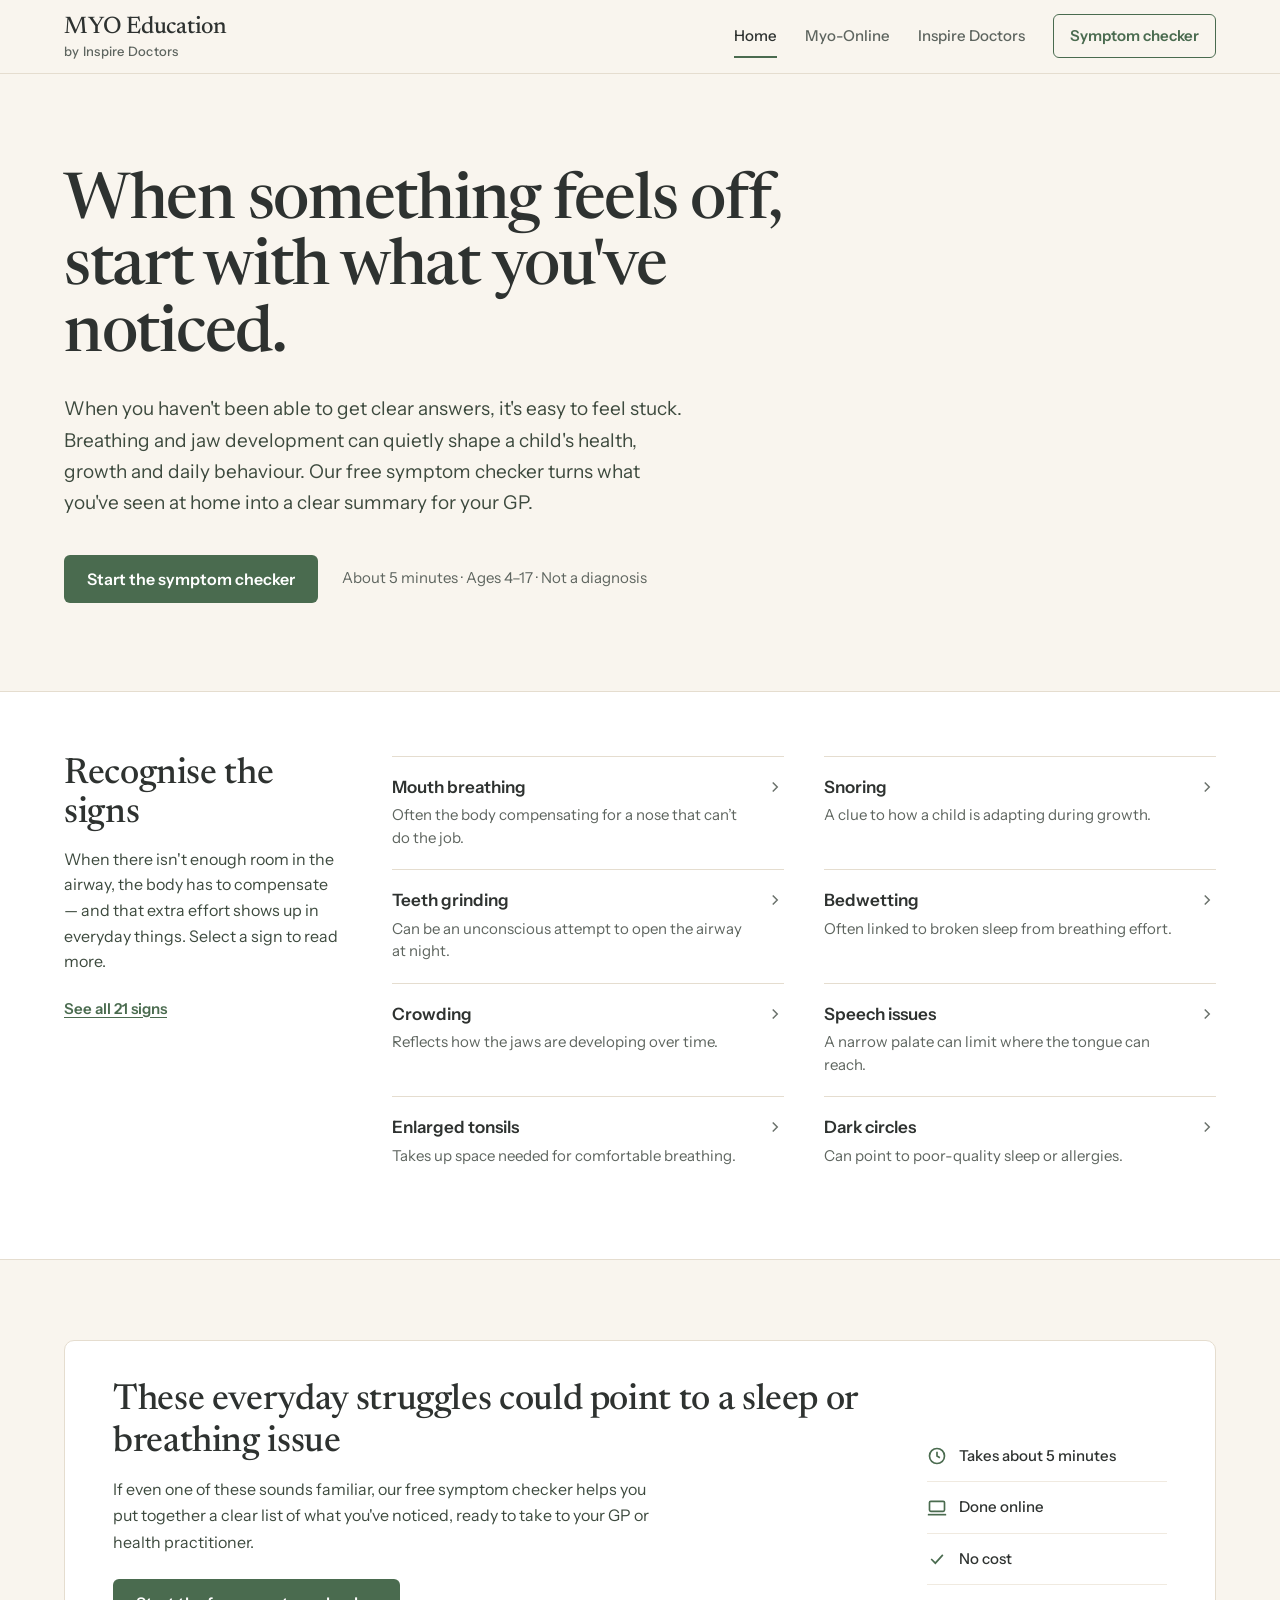
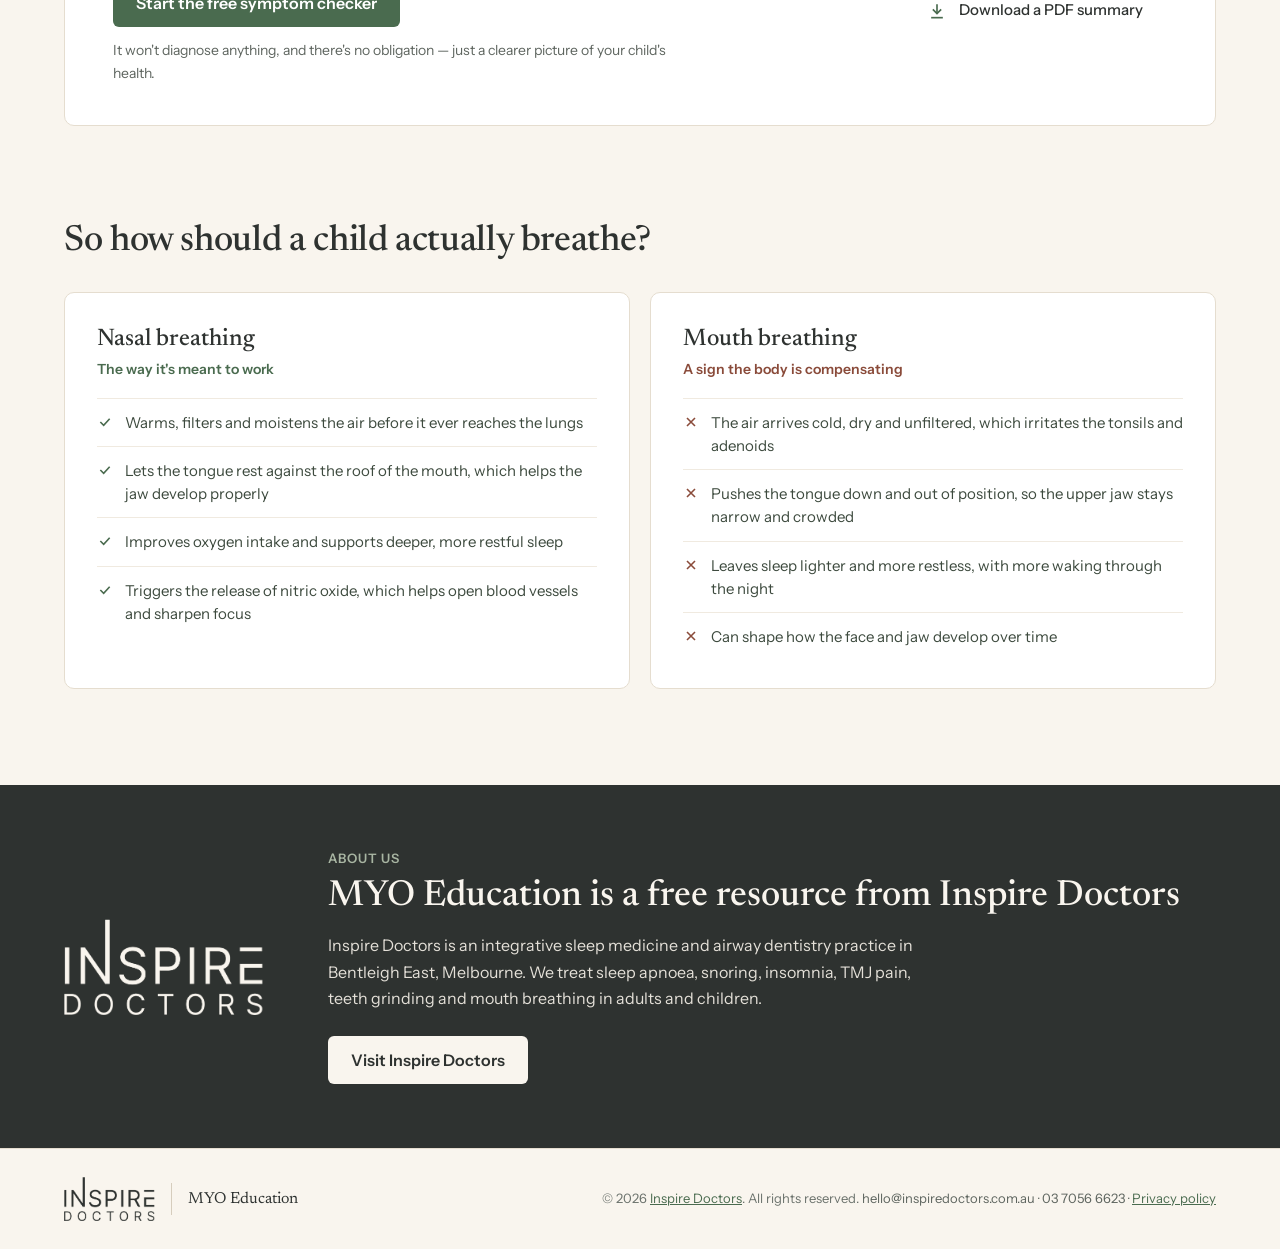
==== index.html @ 7f7a413a "Footer: vertically centre text with the logo Co-Authored-By: Claude Opus 5.5 <noreply@anthropic.com>" ====
<!doctype html>
<html lang="en">
<head>
<meta charset="UTF-8" />
<meta name="viewport" content="width=device-width, initial-scale=1.0" />
<title>MYO Education — Children's sleep and breathing signs</title>
<meta name="description" content="Learn the signs of sleep and breathing problems in children, and use our free symptom checker to put together a summary for your GP." />
<link rel="preconnect" href="https://fonts.googleapis.com">
<link rel="preconnect" href="https://fonts.gstatic.com" crossorigin>
<link href="https://fonts.googleapis.com/css2?family=Instrument+Sans:wght@400;500;600&family=Newsreader:opsz,wght@6..72,500&display=swap" rel="stylesheet">
<link rel="stylesheet" href="site.css?v=20261122c">
<style>
/* ---------- hero ---------- */
.hero .container{padding-top:96px;padding-bottom:88px}
.hero h1{margin:0 0 24px;font-family:var(--serif);font-weight:500;font-size:clamp(40px,6vw,64px);line-height:1.04;letter-spacing:-.02em;max-width:780px}
.hero p{margin:0 0 36px;font-size:19px;line-height:1.65;color:var(--body);max-width:620px}
.hero-actions{display:flex;flex-wrap:wrap;align-items:center;gap:12px 24px}
.hero-meta{font-size:15px;color:var(--muted)}
@media (max-width:640px){ .hero .container{padding-top:56px;padding-bottom:56px} .hero p{font-size:17px} }

/* ---------- recognise the signs ---------- */
.signs{background:var(--surface);border-top:1px solid var(--line);border-bottom:1px solid var(--line)}
.signs .container{padding-top:64px;padding-bottom:72px;display:flex;flex-wrap:wrap;gap:32px 48px}
.signs-intro{flex:1 1 280px;min-width:0}
.signs-intro h2{margin:0 0 12px;font-family:var(--serif);font-weight:500;font-size:36px;letter-spacing:-.01em;line-height:1.1}
.signs-intro p{margin:0 0 12px;font-size:16px;line-height:1.6;color:var(--body)}
.signs-list{flex:999 1 560px;min-width:0;list-style:none;margin:0;padding:0;display:grid;grid-template-columns:repeat(auto-fill,minmax(260px,1fr));column-gap:40px}
.signs-list li{border-top:1px solid var(--line)}
.sign-link{display:flex;width:100%;gap:16px;justify-content:space-between;align-items:flex-start;padding:18px 0 20px;background:none;border:0;text-align:left;cursor:pointer}
.sign-link .name{display:block;font-weight:600;font-size:17px;margin-bottom:4px;transition:color .15s ease}
.sign-link .line{display:block;font-size:15px;line-height:1.5;color:var(--muted)}
.sign-link svg{flex:none;margin-top:3px;color:var(--faint);transition:transform .15s ease,color .15s ease}
.sign-link:hover .name{color:var(--accent)}
.sign-link:hover svg{transform:translateX(2px);color:var(--accent)}

/* ---------- all signs window ---------- */
.chips{display:flex;flex-wrap:wrap;gap:8px}
.chip{display:inline-flex;align-items:center;min-height:36px;padding:0 14px;border-radius:999px;font-size:14px;font-weight:600;background:var(--surface);color:var(--body);border:1px solid var(--control);cursor:pointer;transition:background-color .15s ease,color .15s ease,border-color .15s ease}
.chip:hover{border-color:var(--ink)}
.chip[aria-pressed="true"]{background:var(--ink);color:#fff;border-color:var(--ink)}
.sign-grid{display:grid;grid-template-columns:repeat(auto-fill,minmax(180px,1fr));gap:16px}
.sign-card{display:flex;flex-direction:column;justify-content:flex-start;align-items:stretch;width:100%;padding:0;text-align:left;background:var(--surface);border:1px solid var(--line);border-radius:8px;overflow:hidden;cursor:pointer;transition:border-color .15s ease,box-shadow .15s ease,transform .15s ease}
.sign-card:hover{border-color:var(--accent-soft);box-shadow:0 8px 20px -12px rgba(46,50,48,.3);transform:translateY(-1px)}
.sign-card .illus{aspect-ratio:4/3}
.sign-card .meta{display:block;padding:12px 14px 14px}
.sign-card .cat{display:block;font-size:13px;color:var(--faint);margin-bottom:3px}
.sign-card .nm{display:block;font-size:16px;font-weight:600;line-height:1.3}
@media (max-width:640px){ .chips{flex-wrap:nowrap;overflow-x:auto;margin:0 -16px;padding:0 16px 2px;scrollbar-width:none} .chip{flex:none} .sign-grid{grid-template-columns:repeat(2,minmax(0,1fr));gap:12px} .sign-card .nm{font-size:15px} }

/* ---------- sign panel extras ---------- */
.panel-actions{display:flex;flex-wrap:wrap;gap:10px;margin:22px 0 10px}
.panel-actions .btn{flex:1 1 auto}
.research-link{display:inline-flex;align-items:center;gap:8px;min-height:44px;font-size:14px;font-weight:600;text-decoration:none}
.research-link:hover{text-decoration:underline}
.extra{margin-top:28px;padding-top:24px;border-top:1px solid var(--line)}
.extra h3{margin:0 0 4px;font-family:var(--serif);font-weight:500;font-size:24px;line-height:1.2}
.extra .extra-sub{margin:0 0 14px;font-size:15px;font-weight:600;color:var(--body)}
.extra .box{background:var(--bg);border:1px solid var(--line-soft);border-radius:8px;padding:14px 16px;font-size:15px;line-height:1.6;color:var(--body);margin-bottom:10px}
.extra .box b{color:var(--ink)}
.extra .illus{height:auto;aspect-ratio:1;margin:16px 0 0}

/* ---------- checker promo ---------- */
.promo .container{padding-top:80px;padding-bottom:16px}
.promo-card{display:flex;flex-wrap:wrap;gap:32px 56px;align-items:center;background:var(--surface);border:1px solid var(--line);border-radius:10px;padding:40px clamp(20px,4vw,48px)}
.promo-text{flex:999 1 420px;min-width:0}
.promo-text h2{margin:0 0 12px;font-family:var(--serif);font-weight:500;font-size:clamp(28px,3.5vw,36px);line-height:1.15;letter-spacing:-.01em}
.promo-text p{margin:0 0 24px;font-size:16px;line-height:1.65;color:var(--body);max-width:560px}
.promo-text .fine{margin:12px 0 0;font-size:14px;color:var(--muted)}
.facts{flex:1 1 240px;list-style:none;margin:0;padding:0}
.facts li{display:flex;align-items:center;gap:12px;padding:14px 0;border-top:1px solid var(--line-soft);font-size:15px;font-weight:500}
.facts li:first-child{border-top:0}
.facts svg{flex:none;color:var(--accent)}

/* ---------- breathing compare ---------- */
.compare .container{padding-top:80px;padding-bottom:16px}
.section-title{margin:0 0 28px;font-family:var(--serif);font-weight:500;font-size:clamp(28px,3.5vw,36px);line-height:1.15;letter-spacing:-.01em}
.compare-grid{display:grid;grid-template-columns:repeat(auto-fit,minmax(300px,1fr));gap:20px}
.compare-card{background:var(--surface);border:1px solid var(--line);border-radius:10px;padding:28px clamp(20px,3vw,32px)}
.compare-card h3{margin:0 0 2px;font-family:var(--serif);font-weight:500;font-size:24px}
.compare-card .sub{margin:0 0 18px;font-size:14px;font-weight:600}
.compare-card.good .sub{color:var(--accent)}
.compare-card.bad .sub{color:#8A4B3A}
.compare-list{list-style:none;margin:0;padding:0}
.compare-list li{display:flex;gap:12px;padding:12px 0;border-top:1px solid var(--line-soft);font-size:15px;line-height:1.55;color:var(--body)}
.compare-list svg{flex:none;margin-top:3px}
.compare-card.good svg{color:var(--accent)}
.compare-card.bad svg{color:#8A4B3A}

/* ---------- treatments dialog ---------- */
.treatment-list{list-style:none;margin:0;padding:0}
.treatment-list li{display:flex;align-items:center;gap:14px;padding:12px 0;border-top:1px solid var(--line-soft);font-weight:600;font-size:16px}
.treatment-list li:first-child{border-top:0}
.treatment-icon{width:40px;height:40px;border-radius:50%;background:var(--accent-tint);display:flex;align-items:center;justify-content:center;flex:none;color:var(--accent)}
.window-foot{padding:0 28px 24px}
</style>
</head>
<body>

<header class="site-header">
  <div class="container">
    <div class="brand"><a class="brand-home" href="/">MYO Education</a><span class="brand-sub">by <a href="https://inspiredoctors.com.au/" target="_blank" rel="noopener">Inspire Doctors</a></span></div>
    <nav class="site-nav" aria-label="Main">
      <a class="nav-link" href="/" aria-current="page">Home</a>
      <a class="nav-link" href="https://www.airwayfocuseddentist.com.au/" target="_blank" rel="noopener">Myo-Online</a>
      <a class="nav-link" href="https://inspiredoctors.com.au/" target="_blank" rel="noopener">Inspire Doctors</a>
      <a class="nav-cta" href="/screening">Symptom checker</a>
    </nav>
  </div>
</header>

<main>
  <section class="hero">
    <div class="container">
      <h1>When something feels off, start with what you've noticed.</h1>
      <p>When you haven't been able to get clear answers, it's easy to feel stuck. Breathing and jaw development can quietly shape a child's health, growth and daily behaviour. Our free symptom checker turns what you've seen at home into a clear summary for your GP.</p>
      <div class="hero-actions">
        <a class="btn btn-primary" href="/screening">Start the symptom checker</a>
        <span class="hero-meta">About 5 minutes · Ages 4–17 · Not a diagnosis</span>
      </div>
    </div>
  </section>

  <section class="signs" aria-labelledby="signs-title">
    <div class="container">
      <div class="signs-intro">
        <h2 id="signs-title">Recognise the signs</h2>
        <p>When there isn't enough room in the airway, the body has to compensate — and that extra effort shows up in everyday things. Select a sign to read more.</p>
        <button type="button" class="text-btn" id="openAllSigns">See all 21 signs</button>
      </div>
      <ul class="signs-list" id="homeSigns"></ul>
    </div>
  </section>

  <section class="promo">
    <div class="container">
      <div class="promo-card">
        <div class="promo-text">
          <h2>These everyday struggles could point to a sleep or breathing issue</h2>
          <p>If even one of these sounds familiar, our free symptom checker helps you put together a clear list of what you've noticed, ready to take to your GP or health practitioner.</p>
          <a class="btn btn-primary" href="/screening">Start the free symptom checker</a>
          <p class="fine">It won't diagnose anything, and there's no obligation — just a clearer picture of your child's health.</p>
        </div>
        <ul class="facts">
          <li><svg width="20" height="20" viewBox="0 0 24 24" fill="none" stroke="currentColor" stroke-width="2" aria-hidden="true"><circle cx="12" cy="12" r="9"/><path d="M12 7v5l3.5 2"/></svg>Takes about 5 minutes</li>
          <li><svg width="20" height="20" viewBox="0 0 24 24" fill="none" stroke="currentColor" stroke-width="2" aria-hidden="true"><rect x="3" y="4" width="18" height="12" rx="1.5"/><path d="M1 20h22"/></svg>Done online</li>
          <li><svg width="20" height="20" viewBox="0 0 24 24" fill="none" stroke="currentColor" stroke-width="2" aria-hidden="true"><path d="M5 12l5 5 9-10"/></svg>No cost</li>
          <li><svg width="20" height="20" viewBox="0 0 24 24" fill="none" stroke="currentColor" stroke-width="2" aria-hidden="true"><path d="M12 4v11"/><path d="M7 10l5 5 5-5"/><path d="M5 20h14"/></svg>Download a PDF summary</li>
        </ul>
      </div>
    </div>
  </section>

  <section class="compare" aria-labelledby="compare-title">
    <div class="container">
      <h2 class="section-title" id="compare-title">So how should a child actually breathe?</h2>
      <div class="compare-grid">
        <div class="compare-card good">
          <h3>Nasal breathing</h3>
          <p class="sub">The way it's meant to work</p>
          <ul class="compare-list">
            <li><svg width="16" height="16" viewBox="0 0 24 24" fill="none" stroke="currentColor" stroke-width="2.4" aria-hidden="true"><path d="M5 12l5 5 9-10"/></svg><span>Warms, filters and moistens the air before it ever reaches the lungs</span></li>
            <li><svg width="16" height="16" viewBox="0 0 24 24" fill="none" stroke="currentColor" stroke-width="2.4" aria-hidden="true"><path d="M5 12l5 5 9-10"/></svg><span>Lets the tongue rest against the roof of the mouth, which helps the jaw develop properly</span></li>
            <li><svg width="16" height="16" viewBox="0 0 24 24" fill="none" stroke="currentColor" stroke-width="2.4" aria-hidden="true"><path d="M5 12l5 5 9-10"/></svg><span>Improves oxygen intake and supports deeper, more restful sleep</span></li>
            <li><svg width="16" height="16" viewBox="0 0 24 24" fill="none" stroke="currentColor" stroke-width="2.4" aria-hidden="true"><path d="M5 12l5 5 9-10"/></svg><span>Triggers the release of nitric oxide, which helps open blood vessels and sharpen focus</span></li>
          </ul>
        </div>
        <div class="compare-card bad">
          <h3>Mouth breathing</h3>
          <p class="sub">A sign the body is compensating</p>
          <ul class="compare-list">
            <li><svg width="16" height="16" viewBox="0 0 24 24" fill="none" stroke="currentColor" stroke-width="2.4" aria-hidden="true"><path d="M6 6l12 12M18 6L6 18"/></svg><span>The air arrives cold, dry and unfiltered, which irritates the tonsils and adenoids</span></li>
            <li><svg width="16" height="16" viewBox="0 0 24 24" fill="none" stroke="currentColor" stroke-width="2.4" aria-hidden="true"><path d="M6 6l12 12M18 6L6 18"/></svg><span>Pushes the tongue down and out of position, so the upper jaw stays narrow and crowded</span></li>
            <li><svg width="16" height="16" viewBox="0 0 24 24" fill="none" stroke="currentColor" stroke-width="2.4" aria-hidden="true"><path d="M6 6l12 12M18 6L6 18"/></svg><span>Leaves sleep lighter and more restless, with more waking through the night</span></li>
            <li><svg width="16" height="16" viewBox="0 0 24 24" fill="none" stroke="currentColor" stroke-width="2.4" aria-hidden="true"><path d="M6 6l12 12M18 6L6 18"/></svg><span>Can shape how the face and jaw develop over time</span></li>
          </ul>
        </div>
      </div>
    </div>
  </section>

  <section class="inspire-about" aria-labelledby="about-title">
    <div class="container">
      <img class="about-logo" src="images/inspire-doctors-logo-light.png" alt="Inspire Doctors" width="200" height="96">
      <div class="about-text">
        <p class="kicker">About us</p>
        <h2 id="about-title">MYO Education is a free resource from Inspire Doctors</h2>
        <p class="about-desc">Inspire Doctors is an integrative sleep medicine and airway dentistry practice in Bentleigh East, Melbourne. We treat sleep apnoea, snoring, insomnia, TMJ pain, teeth grinding and mouth breathing in adults and children.</p>
        <a class="btn btn-light" href="https://inspiredoctors.com.au/" target="_blank" rel="noopener">Visit Inspire Doctors</a>
      </div>
    </div>
  </section>
</main>

<footer class="site-footer">
  <div class="container">
    <span class="footer-brand-row"><a class="footer-logo" href="https://inspiredoctors.com.au/" target="_blank" rel="noopener"><img src="images/inspire-doctors-logo.png" alt="Inspire Doctors" width="91" height="44"></a><span class="footer-divider" aria-hidden="true"></span><span class="footer-brand">MYO Education</span></span>
    <span>&copy; 2026 <a href="https://inspiredoctors.com.au/" target="_blank" rel="noopener">Inspire Doctors</a>. All rights reserved. <span class="footer-contact"><a href="mailto:hello@inspiredoctors.com.au">hello@inspiredoctors.com.au</a> · <a href="tel:+61370566623">03 7056 6623</a></span> · <a href="/privacy">Privacy policy</a></span>
  </div>
</footer>

<!-- all 21 signs -->
<div class="window" id="signsWindow" role="dialog" aria-modal="true" aria-labelledby="signsWindowTitle" aria-hidden="true">
  <div class="window-head">
    <div class="window-title-row">
      <div>
        <h2 id="signsWindowTitle">All 21 signs</h2>
        <p>Select a sign to see what it looks like and what it can mean.</p>
      </div>
      <button type="button" class="icon-btn outlined" data-close aria-label="Close" data-autofocus></button>
    </div>
    <div class="chips" id="chips" role="group" aria-label="Filter signs"></div>
  </div>
  <div class="window-body">
    <div class="sign-grid" id="signGrid"></div>
  </div>
</div>

<!-- one sign -->
<aside class="panel" id="signPanel" role="dialog" aria-modal="true" aria-labelledby="signPanelTitle" aria-hidden="true">
  <div class="panel-inner" id="signPanelInner"></div>
</aside>

<!-- treatments -->
<div class="window compact" id="treatmentsWindow" role="dialog" aria-modal="true" aria-labelledby="treatmentsTitle" aria-hidden="true">
  <div class="window-head">
    <div class="window-title-row" style="margin-bottom:0">
      <h2 id="treatmentsTitle" style="font-size:26px">Our treatment tools</h2>
      <button type="button" class="icon-btn" data-close aria-label="Close" data-autofocus></button>
    </div>
  </div>
  <div class="window-foot">
    <ul class="treatment-list" id="treatmentList"></ul>
  </div>
</div>

<script src="site.js"></script>
<script src="signs.js"></script>
<script>
(function(){
  const { overlay, esc, closeIcon } = window.MYO;
  const SIGNS = window.MYO_SIGNS;
  const chev = '<svg width="18" height="18" viewBox="0 0 24 24" fill="none" stroke="currentColor" stroke-width="2" aria-hidden="true"><path d="M9 6l6 6-6 6"/></svg>';

  document.querySelectorAll('[data-close]').forEach(b => {
    b.innerHTML = closeIcon;
    b.addEventListener('click', () => overlay.close(b.closest('.window, .panel')));
  });

  /* ---------- the 8 signs on the page ---------- */
  const HOME_IDS = ['mouth-breathing','snoring','teeth-grinding','bedwetting','crowding','speech-issues','enlarged-tonsils','dark-circles'];
  document.getElementById('homeSigns').innerHTML = HOME_IDS.map(id => {
    const s = window.MYO_SIGN_BY_ID[id];
    return `<li><button type="button" class="sign-link" data-sign="${id}">
      <span><span class="name">${esc(s.name)}</span><span class="line">${esc(s.line || s.subtitle)}</span></span>${chev}
    </button></li>`;
  }).join('');

  /* ---------- all-signs window ---------- */
  const signsWindow = document.getElementById('signsWindow');
  const CATS = ['All', ...new Set(SIGNS.map(s => s.category))];
  let filter = 'All';
  const chips = document.getElementById('chips');
  const grid = document.getElementById('signGrid');

  function renderChips(){
    chips.innerHTML = CATS.map(c => `<button type="button" class="chip" aria-pressed="${c === filter}" data-cat="${esc(c)}">${esc(c)}</button>`).join('');
  }
  function renderGrid(){
    grid.innerHTML = SIGNS.filter(s => filter === 'All' || s.category === filter).map(s => `
      <button type="button" class="sign-card" data-sign="${s.id}">
        <span class="illus" style="aspect-ratio:4/3"><img src="${s.img}" alt="" loading="lazy"></span>
        <span class="meta"><span class="cat">${esc(s.category)}</span><span class="nm">${esc(s.name)}</span></span>
      </button>`).join('');
  }
  chips.addEventListener('click', e => {
    const b = e.target.closest('.chip'); if (!b) return;
    filter = b.dataset.cat; renderChips(); renderGrid();
  });
  renderChips(); renderGrid();
  document.getElementById('openAllSigns').addEventListener('click', e => overlay.open(signsWindow, e.currentTarget));

  /* ---------- one sign: slide-in panel ---------- */
  const panel = document.getElementById('signPanel');
  const panelInner = document.getElementById('signPanelInner');
  const researchIcon = '<svg width="16" height="16" viewBox="0 0 24 24" fill="none" stroke="currentColor" stroke-width="2" aria-hidden="true"><path d="M14 3h7v7"/><path d="M10 14L21 3"/><path d="M21 14v5a2 2 0 0 1-2 2H5a2 2 0 0 1-2-2V5a2 2 0 0 1 2-2h5"/></svg>';

  function extraHtml(x){
    if (!x) return '';
    const research = x.researchLabel
      ? `<a class="research-link" href="https://pubmed.ncbi.nlm.nih.gov/?term=${encodeURIComponent(x.researchLabel.replace('Research: ', '').replace(' &amp; ', ' '))}" target="_blank" rel="noopener">${researchIcon}${x.researchLabel}</a>` : '';
    return `<div class="extra">
      <p class="kicker">${x.badge}</p>
      <h3>${x.title}</h3>
      <p class="extra-sub">${x.subtitle}</p>
      ${x.paras.map(p => `<p>${p}</p>`).join('')}
      ${(x.boxes || []).map(b => `<div class="box">${b}</div>`).join('')}
      ${x.closingPara ? `<p>${x.closingPara}</p>` : ''}
      ${research}
      <span class="illus"><img src="${x.img}" alt="${esc(x.title)}" loading="lazy"></span>
    </div>`;
  }

  function openSign(id, opener){
    const s = window.MYO_SIGN_BY_ID[id];
    if (!s) return;
    panel.setAttribute('aria-labelledby', 'signPanelTitle');
    panelInner.innerHTML = `
      <span class="handle" aria-hidden="true"></span>
      <div class="panel-top">
        <p class="kicker">${esc(s.category)}</p>
        <button type="button" class="icon-btn" aria-label="Close" data-autofocus id="signPanelClose">${closeIcon}</button>
      </div>
      <h2 id="signPanelTitle">${esc(s.name)}</h2>
      <p class="panel-sub">${esc(s.subtitle)}</p>
      <span class="illus"><img src="${s.img}" alt="Illustration: ${esc(s.name)}"></span>
      ${s.paras.map(p => `<p>${p}</p>`).join('')}
      <div class="panel-actions">
        <a class="btn btn-primary" href="/screening">Start the symptom checker</a>
        <a class="btn btn-secondary" href="mailto:hello@inspiredoctors.com.au">Contact us</a>
      </div>
      <button type="button" class="text-btn" id="openTreatments">See how we can help</button><br>
      <a class="research-link" href="https://pubmed.ncbi.nlm.nih.gov/?term=${encodeURIComponent(s.title + ' facial growth')}" target="_blank" rel="noopener">${researchIcon}Research: ${esc(s.title)} &amp; facial growth</a>
      ${extraHtml(s.extra)}
    `;
    document.getElementById('signPanelClose').addEventListener('click', () => overlay.close(panel));
    document.getElementById('openTreatments').addEventListener('click', e => overlay.open(document.getElementById('treatmentsWindow'), e.currentTarget));
    overlay.open(panel, opener);
    if (overlay.isOpen(panel)) document.getElementById('signPanelClose').focus({ preventScroll:true });
  }

  document.addEventListener('click', e => {
    const b = e.target.closest('[data-sign]');
    if (b) openSign(b.dataset.sign, b);
  });

  /* ---------- treatments ---------- */
  const T = [
    { name:"Clear aligners", icon:'<path d="M4 10c0-3 3.5-5 8-5s8 2 8 5-3.5 5-8 5-8-2-8-5z"/><path d="M4 10v3c0 3 3.5 5 8 5s8-2 8-5v-3"/>' },
    { name:"Fixed braces", icon:'<path d="M4 9h16M4 15h16"/><path d="M7 7.8v2.4M12 7.8v2.4M17 7.8v2.4M7 13.8v2.4M12 13.8v2.4M17 13.8v2.4"/>' },
    { name:"Lingual braces", icon:'<path d="M4 8h16M4 16h16"/><path d="M6 8V6M10 8V6M14 8V6M18 8V6M6 16v2M10 16v2M14 16v2M18 16v2"/>' },
    { name:"Expanders", icon:'<path d="M12 5v14M5 8l-2 4 2 4M19 8l2 4-2 4"/>' },
    { name:"Oral appliances", icon:'<path d="M4 12c0-4 3.5-7 8-7s8 3 8 7-3.5 7-8 7-8-3-8-7z"/><path d="M8 12h8"/>' },
  ];
  document.getElementById('treatmentList').innerHTML = T.map(t =>
    `<li><span class="treatment-icon"><svg width="20" height="20" viewBox="0 0 24 24" fill="none" stroke="currentColor" stroke-width="2" aria-hidden="true">${t.icon}</svg></span>${t.name}</li>`).join('');

})();
</script>
<script src="copy-email.js?v=1" defer></script>
</body>
</html>
---- site.css ----
/* =========================================================
   MYO Education — shared styles (sage design)
   Used by index.html, screening.html and screener.html
   ========================================================= */
:root{
  --bg:#F9F5EE;
  --surface:#FFFFFF;
  --ink:#2E3230;
  --body:#3D4A3E;
  --muted:#5E655F;
  --faint:#6B726C;
  --line:#E5DDCF;
  --line-soft:#F0EAE0;
  --control:#D6CDBD;
  --accent:#4A6B4F;
  --accent-dark:#2E4A33;
  --accent-tint:#E4EBE2;
  --accent-soft:#A8B5A2;
  --hover:#F0EAE0;
  --error:#B42318;
  --serif:'Newsreader', Georgia, 'Times New Roman', serif;
  --sans:'Instrument Sans', system-ui, -apple-system, 'Segoe UI', sans-serif;
  --ease:cubic-bezier(0.22, 0.8, 0.3, 1);
}
*{box-sizing:border-box}
html{-webkit-text-size-adjust:100%}
body{margin:0;font-family:var(--sans);background:var(--bg);color:var(--ink);font-size:16px;line-height:1.5}
body.no-scroll{overflow:hidden}
img{max-width:100%}
a{color:var(--accent)}
a:hover{color:var(--accent-dark)}
button{font:inherit;color:inherit}
:focus-visible{outline:2px solid var(--accent);outline-offset:2px}
.container{max-width:1200px;margin:0 auto;padding:0 24px}
.serif{font-family:var(--serif);font-weight:500}
.kicker{margin:0 0 8px;font-size:13px;font-weight:600;letter-spacing:.06em;text-transform:uppercase;color:var(--accent)}
.visually-hidden{position:absolute;width:1px;height:1px;overflow:hidden;clip:rect(0 0 0 0);white-space:nowrap}

/* ---------- header ---------- */
.site-header{position:sticky;top:0;z-index:100;background:rgba(249,245,238,.94);backdrop-filter:saturate(1.2) blur(8px);-webkit-backdrop-filter:saturate(1.2) blur(8px);border-bottom:1px solid var(--line)}
.site-header .container{display:flex;flex-wrap:wrap;align-items:center;justify-content:space-between;gap:8px 28px;padding-top:14px;padding-bottom:14px}
.brand{font-family:var(--serif);font-weight:500;font-size:24px;letter-spacing:-.01em;color:var(--ink);text-decoration:none}
.brand:hover{color:var(--ink)}
.site-nav{display:flex;flex-wrap:wrap;align-items:center;gap:4px 28px;font-size:15px;font-weight:500}
.nav-link{color:var(--muted);text-decoration:none;min-height:44px;display:inline-flex;align-items:center;transition:color .15s ease}
.nav-link:hover{color:var(--accent)}
.nav-link[aria-current="page"]{color:var(--ink);box-shadow:inset 0 -2px 0 var(--accent)}
.nav-cta{color:var(--accent);font-weight:600;text-decoration:none;border:1px solid var(--accent);padding:0 16px;border-radius:6px;min-height:44px;display:inline-flex;align-items:center;transition:background-color .15s ease,color .15s ease}
.nav-cta:hover,.nav-cta[aria-current="page"]{background:var(--accent);color:#fff}
@media (max-width:560px){
  .site-header{position:static}
  .site-header .container{padding-top:8px;padding-bottom:8px}
  .brand{font-size:21px}
  .site-nav{gap:2px 18px;font-size:14px}
  .nav-cta{padding:0 12px}
}

/* ---------- buttons ---------- */
.btn{display:inline-flex;align-items:center;justify-content:center;gap:8px;min-height:48px;padding:0 22px;border-radius:6px;font-weight:600;font-size:16px;text-decoration:none;border:1px solid transparent;cursor:pointer;transition:background-color .15s ease,border-color .15s ease,color .15s ease;font-family:inherit}
.btn-primary{background:var(--accent);color:#fff}
.btn-primary:hover{background:var(--accent-dark);color:#fff}
.btn-primary:disabled{background:#A8B5A2;cursor:not-allowed}
.btn-secondary{background:var(--surface);color:var(--ink);border-color:var(--control)}
.btn-secondary:hover{border-color:var(--ink);color:var(--ink)}
.btn-block{display:flex;width:100%}
.text-btn{background:none;border:0;padding:0;min-height:44px;font-weight:600;color:var(--accent);text-decoration:underline;text-underline-offset:3px;cursor:pointer;font-size:15px}
.text-btn:hover{color:var(--accent-dark)}
.icon-btn{flex:none;width:44px;height:44px;border-radius:50%;border:0;background:transparent;display:inline-flex;align-items:center;justify-content:center;cursor:pointer;color:var(--ink);transition:background-color .15s ease}
.icon-btn:hover{background:var(--hover)}
.icon-btn.outlined{border:1px solid var(--control);background:var(--surface)}

/* ---------- illustrations (tinted to the sage palette) ---------- */
.illus{background:var(--accent-tint);overflow:hidden;display:block}
.illus img{display:block;width:100%;height:100%;object-fit:cover;filter:grayscale(1) contrast(1.08);mix-blend-mode:multiply}

/* ---------- info "i" button ---------- */
.info-btn{position:relative;display:inline-flex;vertical-align:-2px;margin-left:5px;padding:0;border:0;background:none;color:var(--ink);cursor:pointer;transition:color .15s ease}
.info-btn::after{content:"";position:absolute;inset:-14px}
.info-btn:hover{color:#8C958F}
.info-btn svg{display:block;width:15px;height:15px}

/* ---------- overlays: backdrop, centred window, side panel ---------- */
.backdrop,.scrim{position:fixed;inset:0;opacity:0;visibility:hidden;transition:opacity .2s ease,visibility 0s linear .2s}
.backdrop{z-index:200;background:rgba(46,50,48,.32);backdrop-filter:blur(18px);-webkit-backdrop-filter:blur(18px)}
.scrim{z-index:220;background:rgba(46,50,48,.14);backdrop-filter:blur(2.5px);-webkit-backdrop-filter:blur(2.5px)}
.backdrop.is-open,.scrim.is-open{opacity:1;visibility:visible;transition:opacity .2s ease}

.window{position:fixed;z-index:210;top:40px;bottom:40px;left:24px;right:24px;max-width:1080px;margin:0 auto;background:var(--bg);border-radius:10px;box-shadow:0 24px 64px rgba(46,50,48,.28);display:flex;flex-direction:column;overflow:hidden;opacity:0;visibility:hidden;transform:translateY(8px) scale(.985);transition:opacity .2s ease,transform .22s var(--ease),visibility 0s linear .22s}
.window.is-open{opacity:1;visibility:visible;transform:none;transition:opacity .2s ease,transform .22s var(--ease)}
.window-head{padding:24px 28px 18px;border-bottom:1px solid var(--line)}
.window-title-row{display:flex;justify-content:space-between;align-items:flex-start;gap:16px;margin-bottom:16px}
.window-title-row h2{margin:0 0 6px;font-family:var(--serif);font-weight:500;font-size:32px;letter-spacing:-.01em;line-height:1.15}
.window-title-row p{margin:0;font-size:15px;color:var(--muted)}
.window-body{flex:1;overflow:auto;padding:24px 28px 32px;overscroll-behavior:contain}
@media (max-width:640px){
  .window{top:12px;bottom:0;left:0;right:0;border-radius:12px 12px 0 0}
  .window-head{padding:18px 16px 14px}
  .window-title-row h2{font-size:26px}
  .window-body{padding:16px 16px 28px}
}

.window.compact{top:0;bottom:0;height:fit-content;max-height:calc(100% - 48px);max-width:460px;margin:auto}
.window.compact .window-head{border-bottom:0;padding-bottom:4px}
@media (max-width:640px){ .window.compact{left:16px;right:16px;border-radius:12px} }

.panel{position:fixed;z-index:230;top:0;right:0;bottom:0;width:480px;max-width:100%;background:var(--surface);box-shadow:-12px 0 40px rgba(46,50,48,.16);overflow:auto;overscroll-behavior:contain;visibility:hidden;transform:translateX(105%);transition:transform .26s var(--ease),visibility 0s linear .26s}
.panel.is-open{visibility:visible;transform:none;transition:transform .26s var(--ease)}
.panel-inner{padding:16px 32px 36px}
.panel-top{display:flex;justify-content:space-between;align-items:center;margin:0 -12px 8px 0}
.panel-top .kicker{margin:0}
.panel h2{margin:0 0 6px;font-family:var(--serif);font-weight:500;font-size:32px;line-height:1.15;letter-spacing:-.01em}
.panel .panel-sub{margin:0 0 18px;font-size:15px;color:var(--faint)}
.panel .illus{height:260px;border-radius:8px;margin-bottom:20px}
.panel p{font-size:16px;line-height:1.7;color:var(--body);margin:0 0 14px}
.panel p b{color:var(--ink)}
.panel ul.tips{margin:0 0 20px;padding-left:20px;font-size:16px;line-height:1.6;color:var(--body)}
.panel ul.tips li{margin-bottom:8px}
.panel .handle{display:none}
/* phones: the side panel becomes a bottom sheet */
@media (max-width:640px){
  .panel{top:auto;left:0;width:auto;max-height:90vh;max-height:90dvh;border-radius:14px 14px 0 0;box-shadow:0 -8px 32px rgba(46,50,48,.16);transform:translateY(105%)}
  .panel-inner{padding:8px 20px 28px}
  .panel .handle{display:block;width:40px;height:4px;border-radius:2px;background:var(--control);margin:2px auto 6px}
  .panel h2{font-size:26px}
  .panel .illus{height:180px}
  .panel p,.panel ul.tips{font-size:15px}
}

@media (prefers-reduced-motion:reduce){
  *,*::before,*::after{transition-duration:.01ms !important;animation-duration:.01ms !important}
}

/* ---------- footer ---------- */
.site-footer{border-top:1px solid var(--line)}
.site-footer .container{padding-top:28px;padding-bottom:28px;display:flex;flex-wrap:wrap;justify-content:space-between;align-items:center;gap:12px 32px;font-size:13px;color:var(--faint)}
.site-footer .footer-brand{font-family:var(--serif);font-size:16px;color:var(--ink)}

/* ---------- Inspire Doctors branding ---------- */
.brand{display:flex;flex-direction:column;line-height:1.1}
.site-header .brand a,.site-header .brand a:visited{color:inherit;text-decoration:none}
.site-header .brand-home{color:var(--ink)}
.site-header .brand a:hover{color:var(--accent);text-decoration:none}
.brand-sub{font-family:var(--sans);font-size:13px;font-weight:500;letter-spacing:.02em;color:var(--muted);margin-top:4px}
.footer-brand-row{display:flex;align-items:center;gap:16px}
.footer-logo{display:inline-flex}
.footer-logo img{display:block;height:44px;width:auto}
.footer-divider{width:1px;height:32px;background:var(--control)}
.inspire-about{background:var(--ink);color:var(--bg);margin-top:80px}
.inspire-about .container{padding-top:64px;padding-bottom:64px;display:flex;flex-wrap:wrap;align-items:center;gap:32px 64px}
.inspire-about .about-logo{display:block;height:96px;width:auto;flex:none}
.inspire-about .about-text{flex:999 1 420px;min-width:0}
.inspire-about .kicker{color:var(--accent-soft)}
.inspire-about h2{margin:0 0 14px;font-family:var(--serif);font-weight:500;font-size:clamp(28px,3.5vw,36px);line-height:1.15;color:var(--bg)}
.inspire-about p.about-desc{margin:0 0 24px;font-size:16px;line-height:1.65;color:#E4E0D8;max-width:620px}
.inspire-about .btn-light{background:var(--bg);color:var(--ink)}
.inspire-about .btn-light:hover{background:#FFFFFF;color:var(--ink)}
@media (max-width:640px){ .inspire-about .about-logo{height:72px} .inspire-about .container{padding-top:48px;padding-bottom:48px} }
.footer-contact a{color:var(--muted);text-decoration:none}
.footer-contact a:hover{color:var(--accent);text-decoration:underline}
.copy-toast{position:fixed;left:50%;bottom:24px;transform:translate(-50%,12px);z-index:1000;max-width:calc(100% - 32px);padding:12px 18px;border-radius:8px;background:var(--ink);color:var(--bg);font-size:15px;font-weight:500;box-shadow:0 8px 24px rgba(46,50,48,.2);opacity:0;pointer-events:none;transition:opacity .2s var(--ease),transform .2s var(--ease)}
.copy-toast.show{opacity:1;transform:translate(-50%,0)}
@media (prefers-reduced-motion:reduce){ .copy-toast{transition:none} }
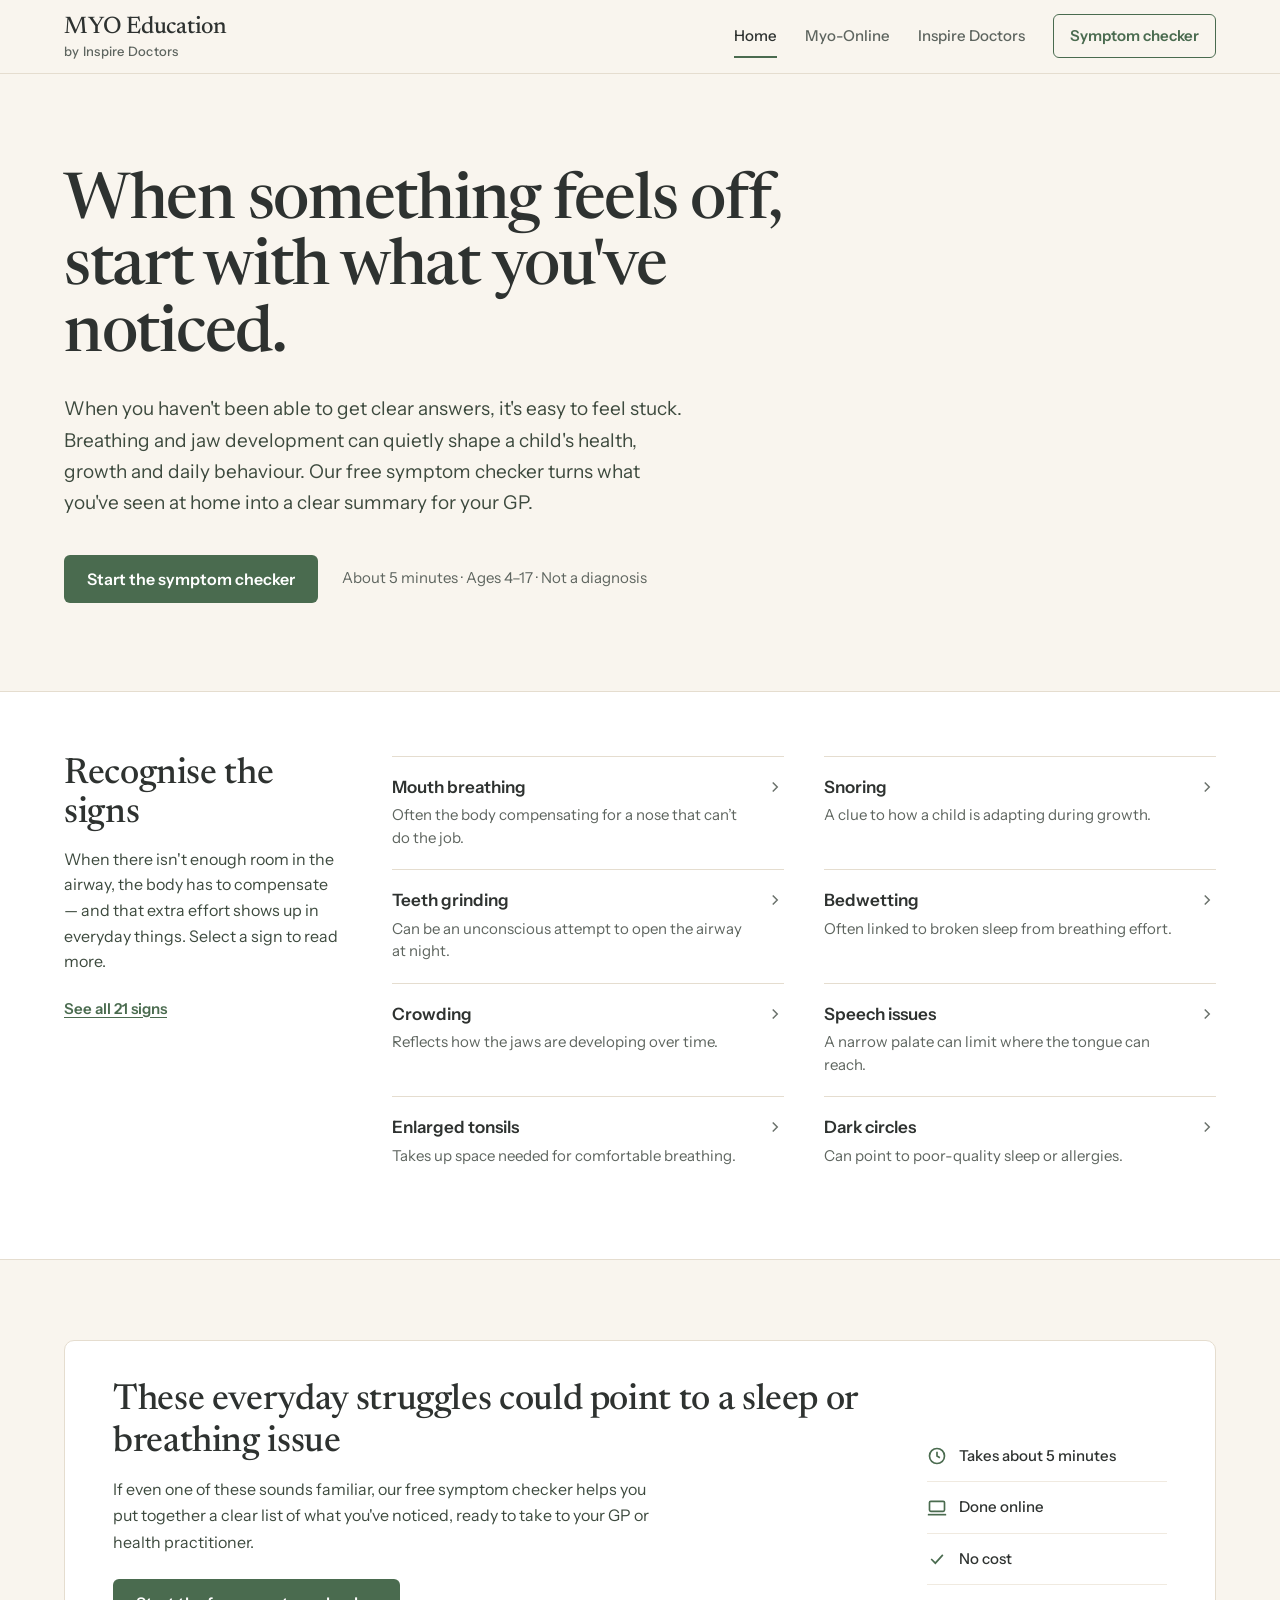
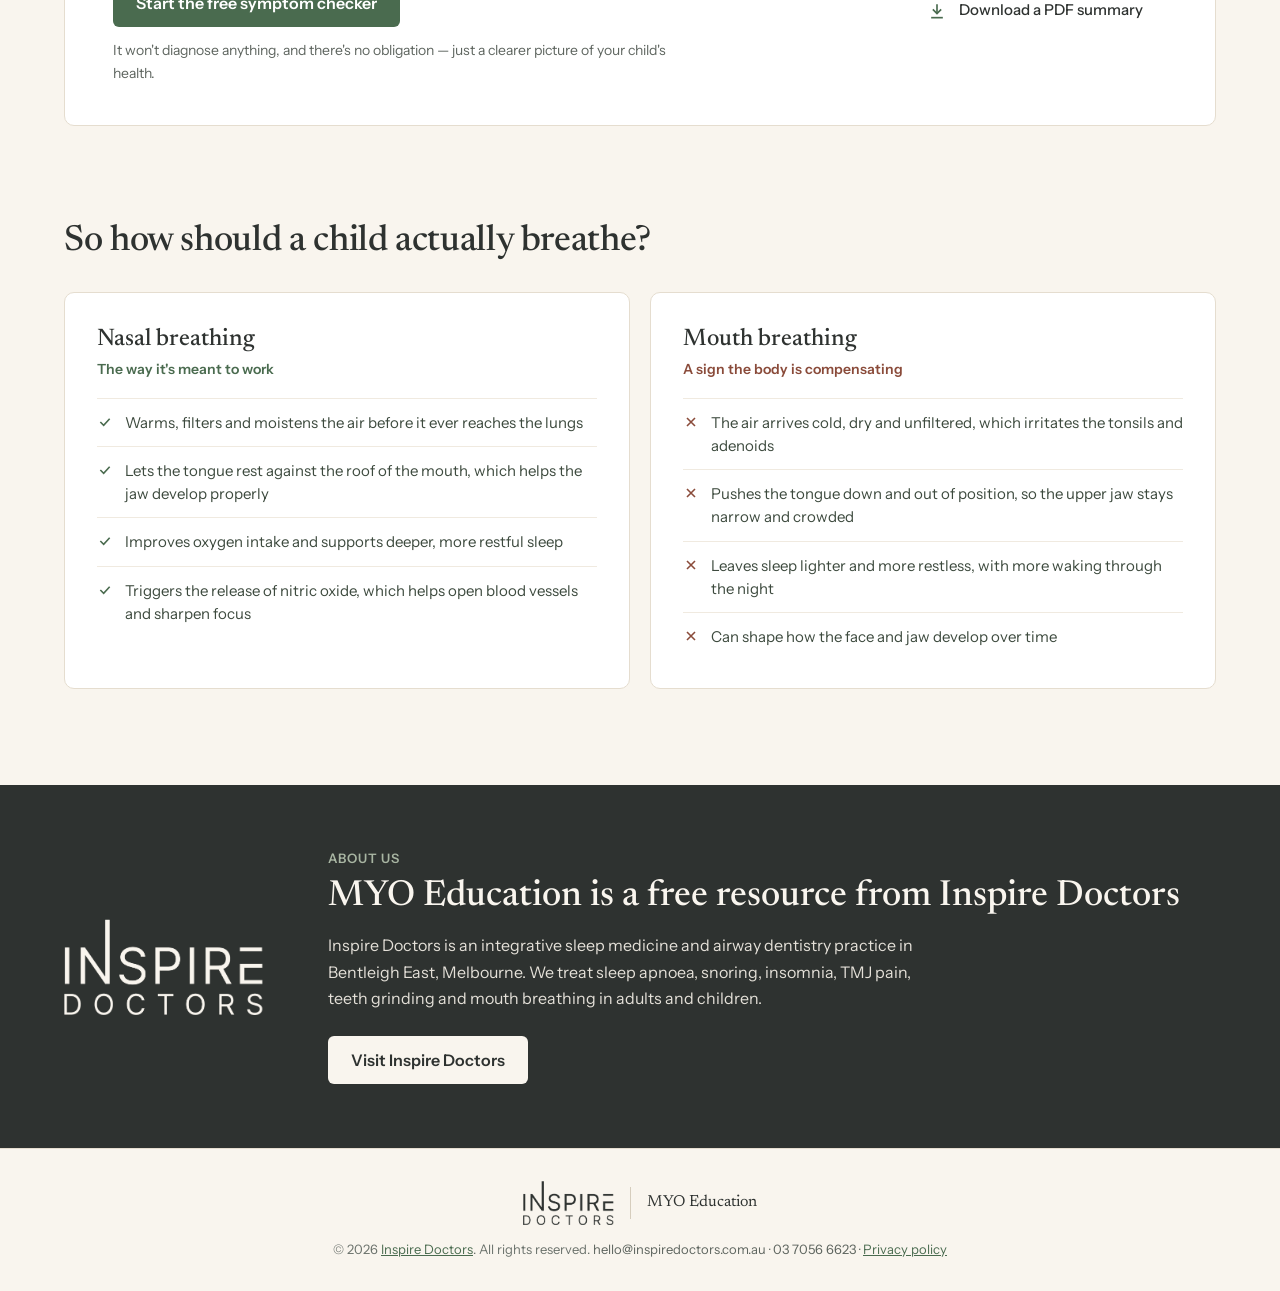
==== commit c777d7b1: "Footer: centre logo and text Co-Authored-By: Claude Opus 5.5 <noreply@anthropic.com> Claude-Session:" ====
--- a/index.html
+++ b/index.html
@@ -8,7 +8,7 @@
 <link rel="preconnect" href="https://fonts.googleapis.com">
 <link rel="preconnect" href="https://fonts.gstatic.com" crossorigin>
 <link href="https://fonts.googleapis.com/css2?family=Instrument+Sans:wght@400;500;600&family=Newsreader:opsz,wght@6..72,500&display=swap" rel="stylesheet">
-<link rel="stylesheet" href="site.css?v=20261122c">
+<link rel="stylesheet" href="site.css?v=20261122d">
 <style>
 /* ---------- hero ---------- */
 .hero .container{padding-top:96px;padding-bottom:88px}
--- a/site.css
+++ b/site.css
@@ -132,7 +132,7 @@
 
 /* ---------- footer ---------- */
 .site-footer{border-top:1px solid var(--line)}
-.site-footer .container{padding-top:28px;padding-bottom:28px;display:flex;flex-wrap:wrap;justify-content:space-between;align-items:center;gap:12px 32px;font-size:13px;color:var(--faint)}
+.site-footer .container{padding-top:32px;padding-bottom:32px;display:flex;flex-direction:column;align-items:center;gap:14px;text-align:center;font-size:13px;line-height:1.6;color:var(--faint)}
 .site-footer .footer-brand{font-family:var(--serif);font-size:16px;color:var(--ink)}
 
 /* ---------- Inspire Doctors branding ---------- */
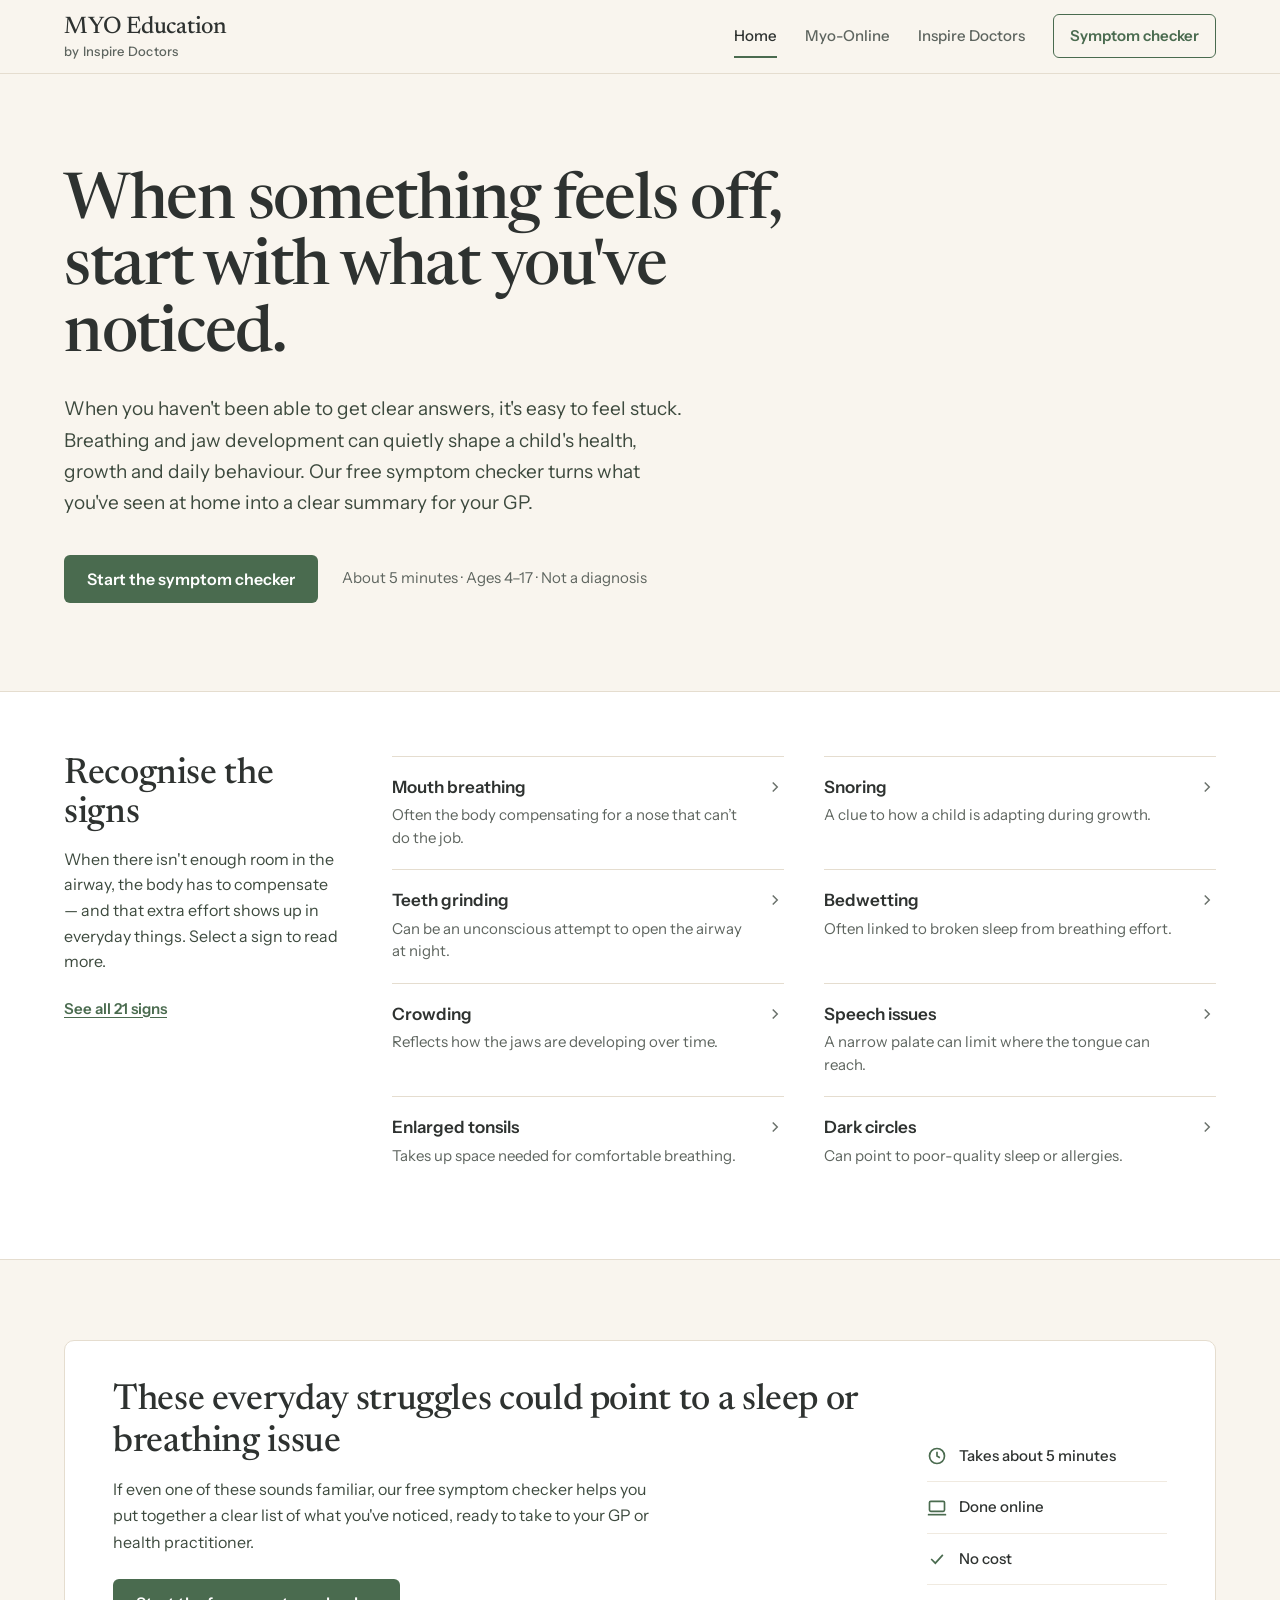
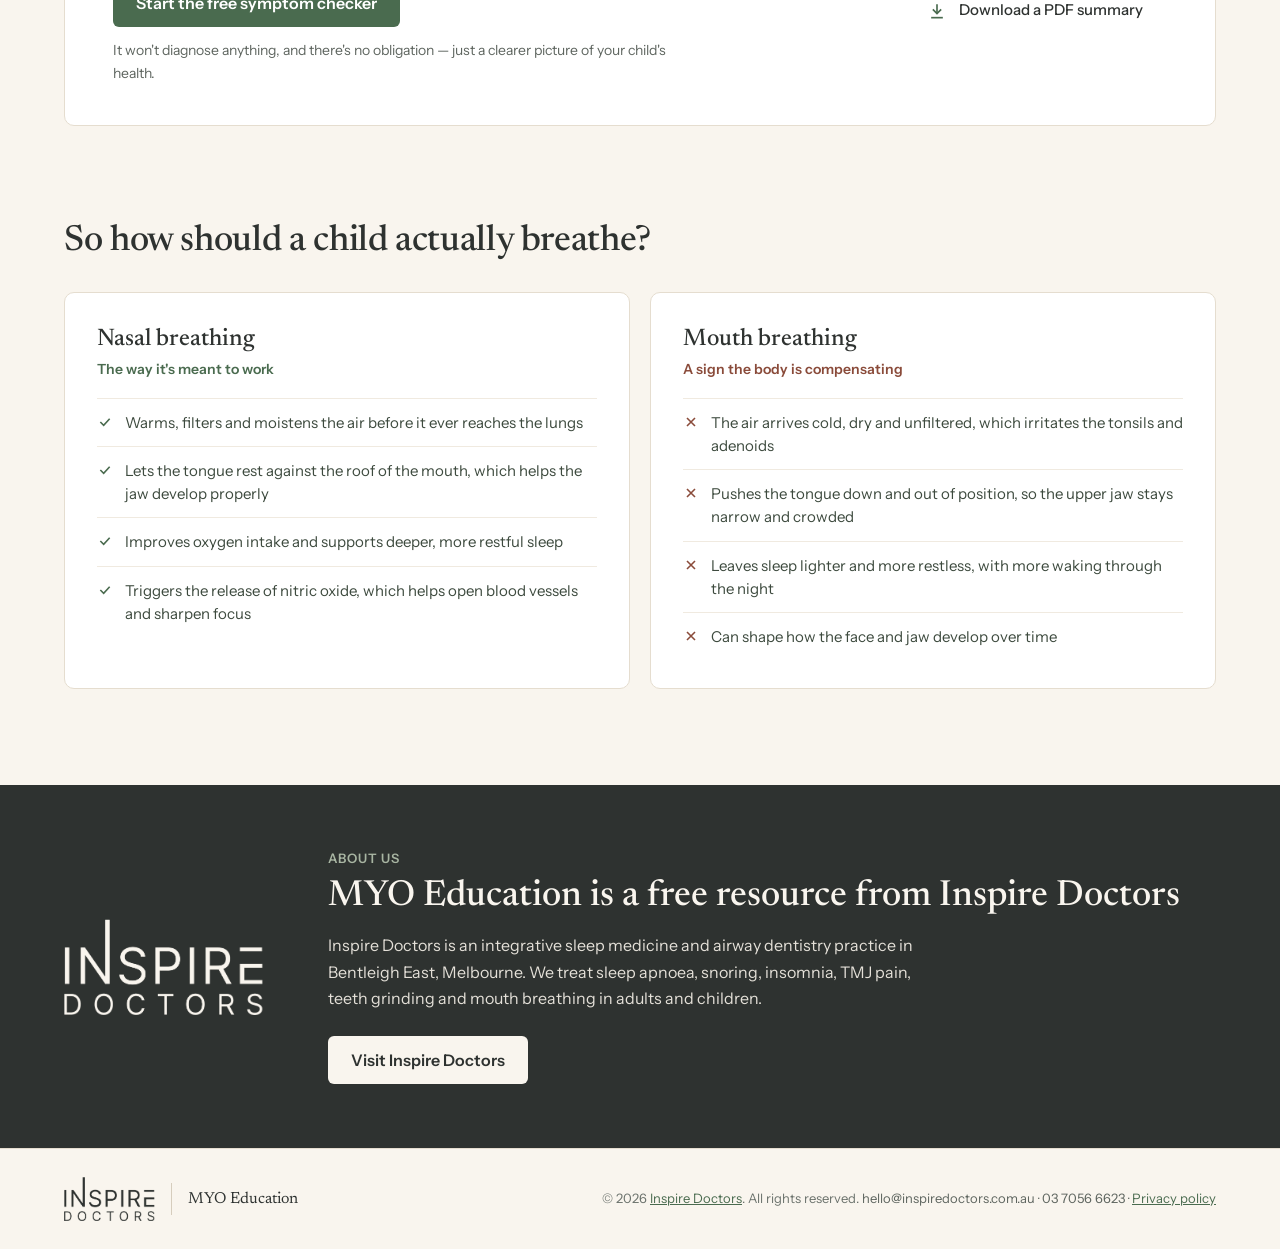
==== commit 129bd1a3: "Footer: back to side-by-side layout, vertically centred Co-Authored-By: Claude Opus 5.5 <noreply@ant" ====
--- a/index.html
+++ b/index.html
@@ -8,7 +8,7 @@
 <link rel="preconnect" href="https://fonts.googleapis.com">
 <link rel="preconnect" href="https://fonts.gstatic.com" crossorigin>
 <link href="https://fonts.googleapis.com/css2?family=Instrument+Sans:wght@400;500;600&family=Newsreader:opsz,wght@6..72,500&display=swap" rel="stylesheet">
-<link rel="stylesheet" href="site.css?v=20261122d">
+<link rel="stylesheet" href="site.css?v=20261122e">
 <style>
 /* ---------- hero ---------- */
 .hero .container{padding-top:96px;padding-bottom:88px}
@@ -346,6 +346,6 @@
 
 })();
 </script>
-<script src="copy-email.js?v=1" defer></script>
+<script src="copy-email.js?v=2" defer></script>
 </body>
 </html>
--- a/site.css
+++ b/site.css
@@ -132,7 +132,7 @@
 
 /* ---------- footer ---------- */
 .site-footer{border-top:1px solid var(--line)}
-.site-footer .container{padding-top:32px;padding-bottom:32px;display:flex;flex-direction:column;align-items:center;gap:14px;text-align:center;font-size:13px;line-height:1.6;color:var(--faint)}
+.site-footer .container{padding-top:28px;padding-bottom:28px;display:flex;flex-wrap:wrap;justify-content:space-between;align-items:center;gap:12px 32px;font-size:13px;color:var(--faint)}
 .site-footer .footer-brand{font-family:var(--serif);font-size:16px;color:var(--ink)}
 
 /* ---------- Inspire Doctors branding ---------- */
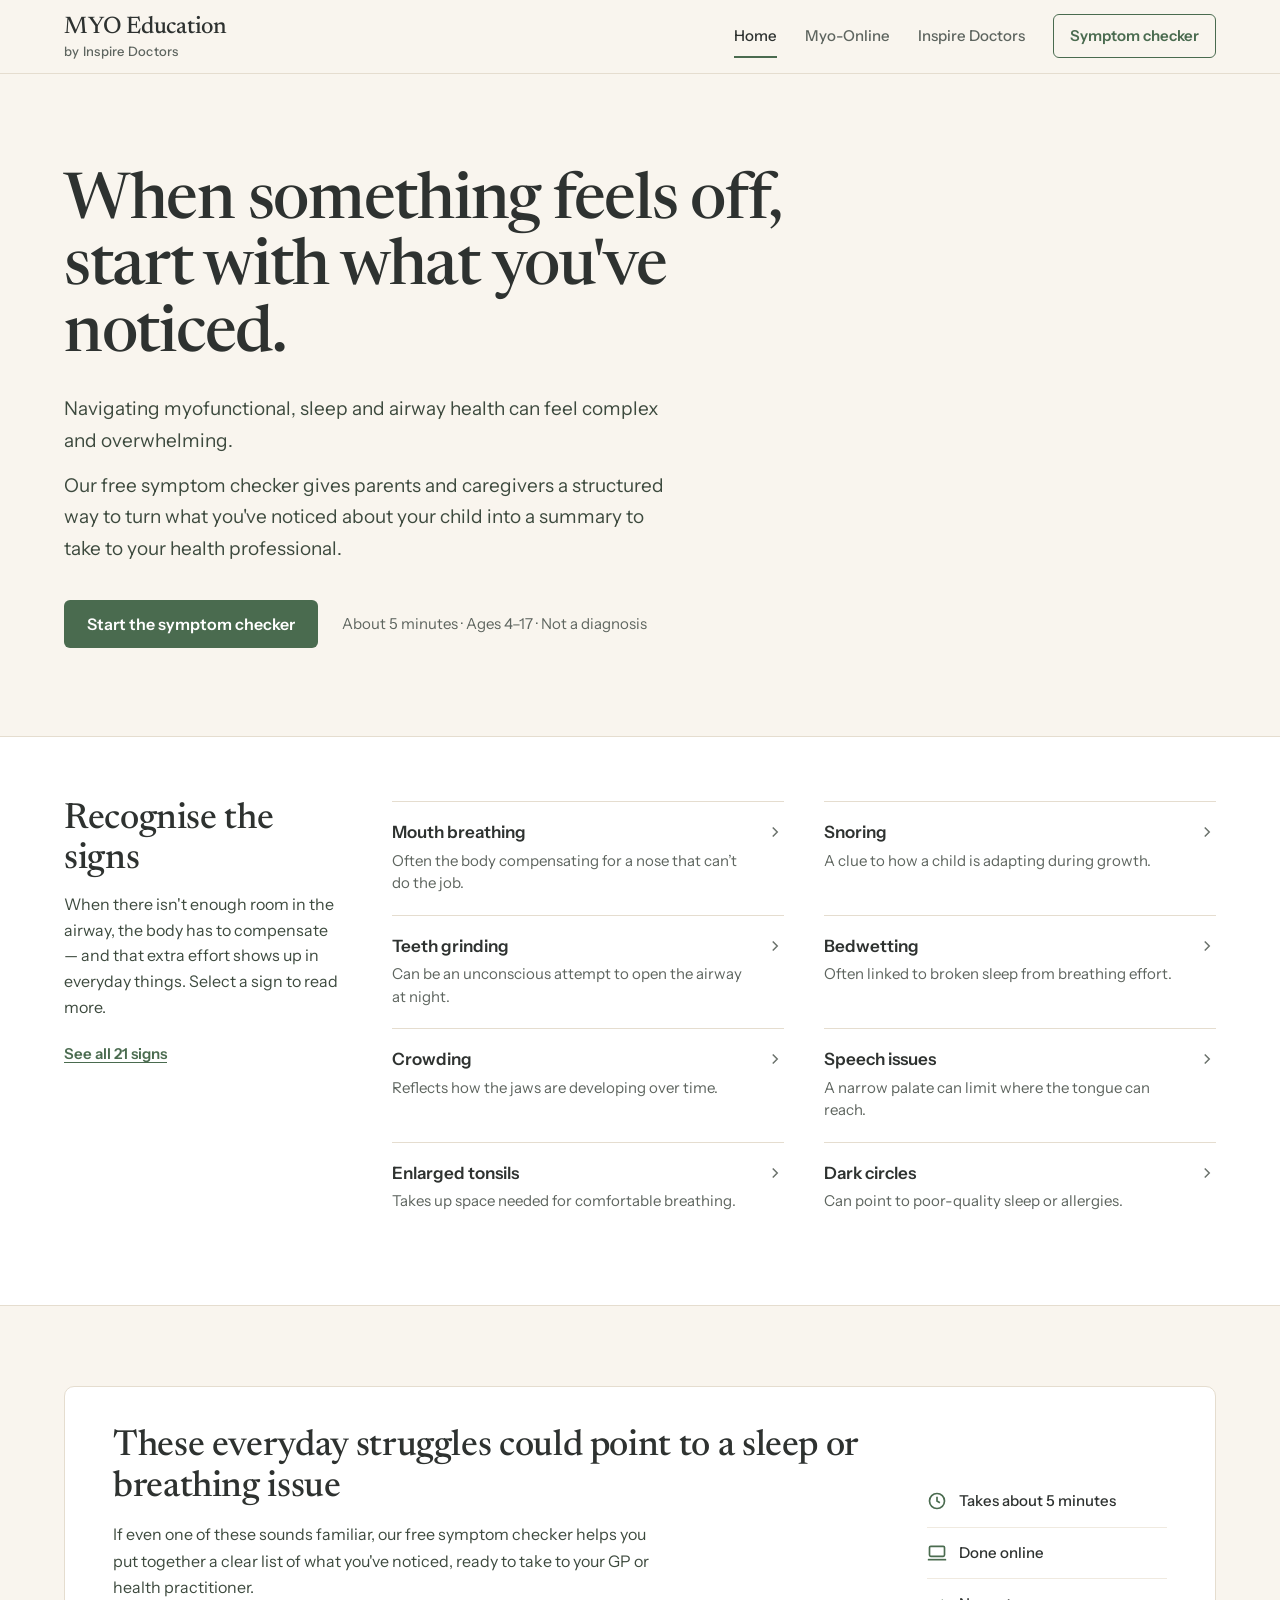
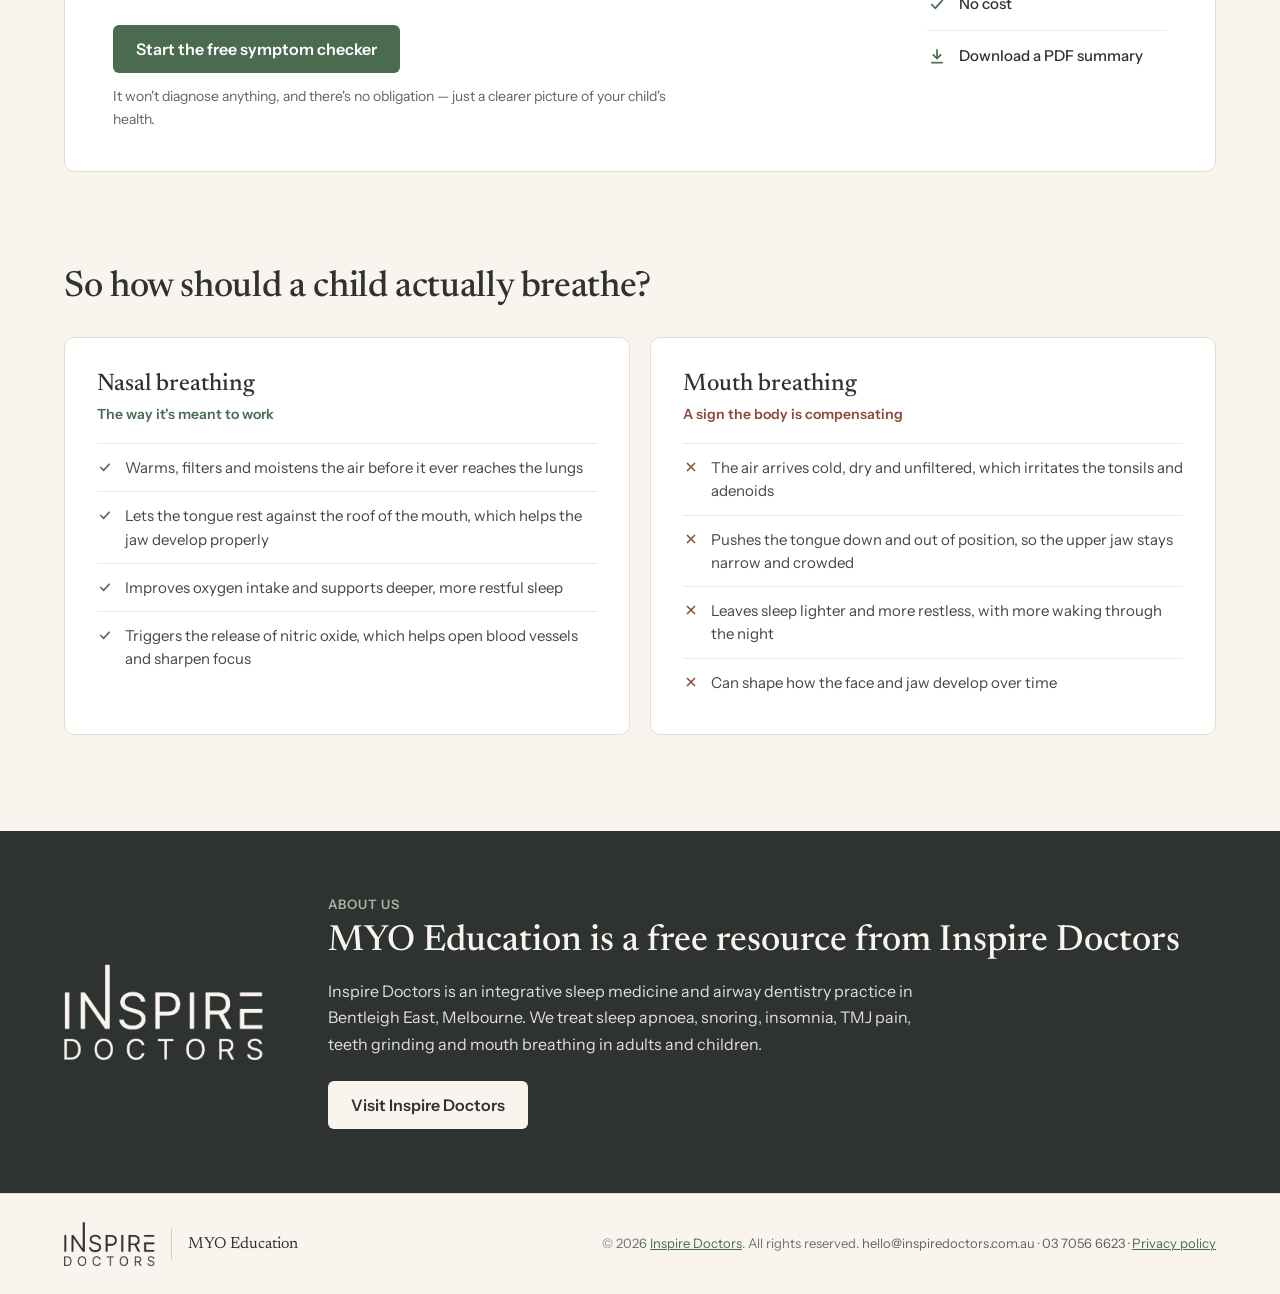
==== commit c115c800: "Home hero: new intro text Co-Authored-By: Claude Opus 5.5 <noreply@anthropic.com> Claude-Session: ht" ====
--- a/index.html
+++ b/index.html
@@ -8,12 +8,13 @@
 <link rel="preconnect" href="https://fonts.googleapis.com">
 <link rel="preconnect" href="https://fonts.gstatic.com" crossorigin>
 <link href="https://fonts.googleapis.com/css2?family=Instrument+Sans:wght@400;500;600&family=Newsreader:opsz,wght@6..72,500&display=swap" rel="stylesheet">
-<link rel="stylesheet" href="site.css?v=20261122e">
+<link rel="stylesheet" href="site.css?v=20261122f">
 <style>
 /* ---------- hero ---------- */
 .hero .container{padding-top:96px;padding-bottom:88px}
 .hero h1{margin:0 0 24px;font-family:var(--serif);font-weight:500;font-size:clamp(40px,6vw,64px);line-height:1.04;letter-spacing:-.02em;max-width:780px}
 .hero p{margin:0 0 36px;font-size:19px;line-height:1.65;color:var(--body);max-width:620px}
+.hero p:not(:last-of-type){margin-bottom:14px}
 .hero-actions{display:flex;flex-wrap:wrap;align-items:center;gap:12px 24px}
 .hero-meta{font-size:15px;color:var(--muted)}
 @media (max-width:640px){ .hero .container{padding-top:56px;padding-bottom:56px} .hero p{font-size:17px} }
@@ -88,7 +89,12 @@
 
 /* ---------- treatments dialog ---------- */
 .treatment-list{list-style:none;margin:0;padding:0}
-.treatment-list li{display:flex;align-items:center;gap:14px;padding:12px 0;border-top:1px solid var(--line-soft);font-weight:600;font-size:16px}
+.treatment-list li{border-top:1px solid var(--line-soft)}
+.treatment-list a{display:flex;align-items:center;gap:14px;padding:12px 8px;margin:0 -8px;border-radius:8px;font-weight:600;font-size:16px;color:var(--ink);text-decoration:none;transition:background .15s var(--ease)}
+.treatment-list a:hover{background:var(--hover);color:var(--accent-dark)}
+.treatment-list a:hover .treatment-name{text-decoration:underline;text-underline-offset:3px}
+.treatment-name{flex:1;min-width:0}
+.treatment-ext{flex:none;color:var(--muted)}
 .treatment-list li:first-child{border-top:0}
 .treatment-icon{width:40px;height:40px;border-radius:50%;background:var(--accent-tint);display:flex;align-items:center;justify-content:center;flex:none;color:var(--accent)}
 .window-foot{padding:0 28px 24px}
@@ -112,7 +118,8 @@
   <section class="hero">
     <div class="container">
       <h1>When something feels off, start with what you've noticed.</h1>
-      <p>When you haven't been able to get clear answers, it's easy to feel stuck. Breathing and jaw development can quietly shape a child's health, growth and daily behaviour. Our free symptom checker turns what you've seen at home into a clear summary for your GP.</p>
+      <p>Navigating myofunctional, sleep and airway health can feel complex and overwhelming.</p>
+      <p>Our free symptom checker gives parents and caregivers a structured way to turn what you've noticed about your child into a summary to take to your health professional.</p>
       <div class="hero-actions">
         <a class="btn btn-primary" href="/screening">Start the symptom checker</a>
         <span class="hero-meta">About 5 minutes · Ages 4–17 · Not a diagnosis</span>
@@ -334,15 +341,18 @@
   });
 
   /* ---------- treatments ---------- */
+  const ID = 'https://inspiredoctors.com.au';
   const T = [
-    { name:"Clear aligners", icon:'<path d="M4 10c0-3 3.5-5 8-5s8 2 8 5-3.5 5-8 5-8-2-8-5z"/><path d="M4 10v3c0 3 3.5 5 8 5s8-2 8-5v-3"/>' },
-    { name:"Fixed braces", icon:'<path d="M4 9h16M4 15h16"/><path d="M7 7.8v2.4M12 7.8v2.4M17 7.8v2.4M7 13.8v2.4M12 13.8v2.4M17 13.8v2.4"/>' },
-    { name:"Lingual braces", icon:'<path d="M4 8h16M4 16h16"/><path d="M6 8V6M10 8V6M14 8V6M18 8V6M6 16v2M10 16v2M14 16v2M18 16v2"/>' },
-    { name:"Expanders", icon:'<path d="M12 5v14M5 8l-2 4 2 4M19 8l2 4-2 4"/>' },
-    { name:"Oral appliances", icon:'<path d="M4 12c0-4 3.5-7 8-7s8 3 8 7-3.5 7-8 7-8-3-8-7z"/><path d="M8 12h8"/>' },
+    { name:"Airway & Breathing Assessment", url: ID + '/conditions/mouth-breathing/', icon:'<path d="M3 8h10a3 3 0 1 0-3-3"/><path d="M3 12h15a3 3 0 1 1-3 3"/><path d="M3 16h7"/>' },
+    { name:"Jaw & Facial Growth Assessment", url: ID + '/conditions/crooked-crowded-teeth/', icon:'<path d="M5.5 5C4.5 6.8 4 8.7 4 10.8 4 16 7.6 20 12 20s8-4 8-9.2c0-2.1-.5-4-1.5-5.8"/><path d="M12 15V8M9.5 10.5 12 8l2.5 2.5"/>' },
+    { name:"Myofunctional Therapy", url: ID + '/our-services/myofunctional-therapy/', icon:'<path d="M3 10c2-1.6 3.5-2.2 5-2.2 1.6 0 2.5 1 4 1s2.4-1 4-1c1.5 0 3 .6 5 2.2"/><path d="M3 10c2.4 1.6 5.4 2.4 9 2.4s6.6-.8 9-2.4"/><path d="M9 12.2v2.8a3 3 0 0 0 6 0v-2.8"/><path d="M12 12.4v2.6"/>' },
+    { name:"Expansion", url: ID + '/our-services/palate-expansion/', icon:'<path d="M12 5v14M5 8l-2 4 2 4M19 8l2 4-2 4"/>' },
+    { name:"Oral Appliances", url: ID + '/our-services/myobrace-myo-munchee/', icon:'<path d="M4 12c0-4 3.5-7 8-7s8 3 8 7-3.5 7-8 7-8-3-8-7z"/><path d="M8 12h8"/>' },
+    { name:"Home Sleep Studies", url: ID + '/our-services/snoring-treatment/', icon:'<path d="M3 11l9-7 9 7"/><path d="M5 9.5V20h14V9.5"/><path d="M14.5 15.2a3 3 0 1 1-3.2-3.9 2.4 2.4 0 0 0 3.2 3.9z"/>' },
   ];
+  const ext = '<svg class="treatment-ext" width="16" height="16" viewBox="0 0 24 24" fill="none" stroke="currentColor" stroke-width="2" aria-hidden="true"><path d="M7 17L17 7"/><path d="M8 7h9v9"/></svg>';
   document.getElementById('treatmentList').innerHTML = T.map(t =>
-    `<li><span class="treatment-icon"><svg width="20" height="20" viewBox="0 0 24 24" fill="none" stroke="currentColor" stroke-width="2" aria-hidden="true">${t.icon}</svg></span>${t.name}</li>`).join('');
+    `<li><a href="${t.url}" target="_blank" rel="noopener"><span class="treatment-icon"><svg width="20" height="20" viewBox="0 0 24 24" fill="none" stroke="currentColor" stroke-width="2" stroke-linecap="round" stroke-linejoin="round" aria-hidden="true">${t.icon}</svg></span><span class="treatment-name">${t.name.replace(/&/g,'&amp;')}</span>${ext}<span class="sr-only"> (opens Inspire Doctors website in a new tab)</span></a></li>`).join('');
 
 })();
 </script>
--- a/site.css
+++ b/site.css
@@ -160,3 +160,4 @@
 .copy-toast{position:fixed;left:50%;bottom:24px;transform:translate(-50%,12px);z-index:1000;max-width:calc(100% - 32px);padding:12px 18px;border-radius:8px;background:var(--ink);color:var(--bg);font-size:15px;font-weight:500;box-shadow:0 8px 24px rgba(46,50,48,.2);opacity:0;pointer-events:none;transition:opacity .2s var(--ease),transform .2s var(--ease)}
 .copy-toast.show{opacity:1;transform:translate(-50%,0)}
 @media (prefers-reduced-motion:reduce){ .copy-toast{transition:none} }
+.sr-only{position:absolute;width:1px;height:1px;padding:0;margin:-1px;overflow:hidden;clip:rect(0,0,0,0);white-space:nowrap;border:0}
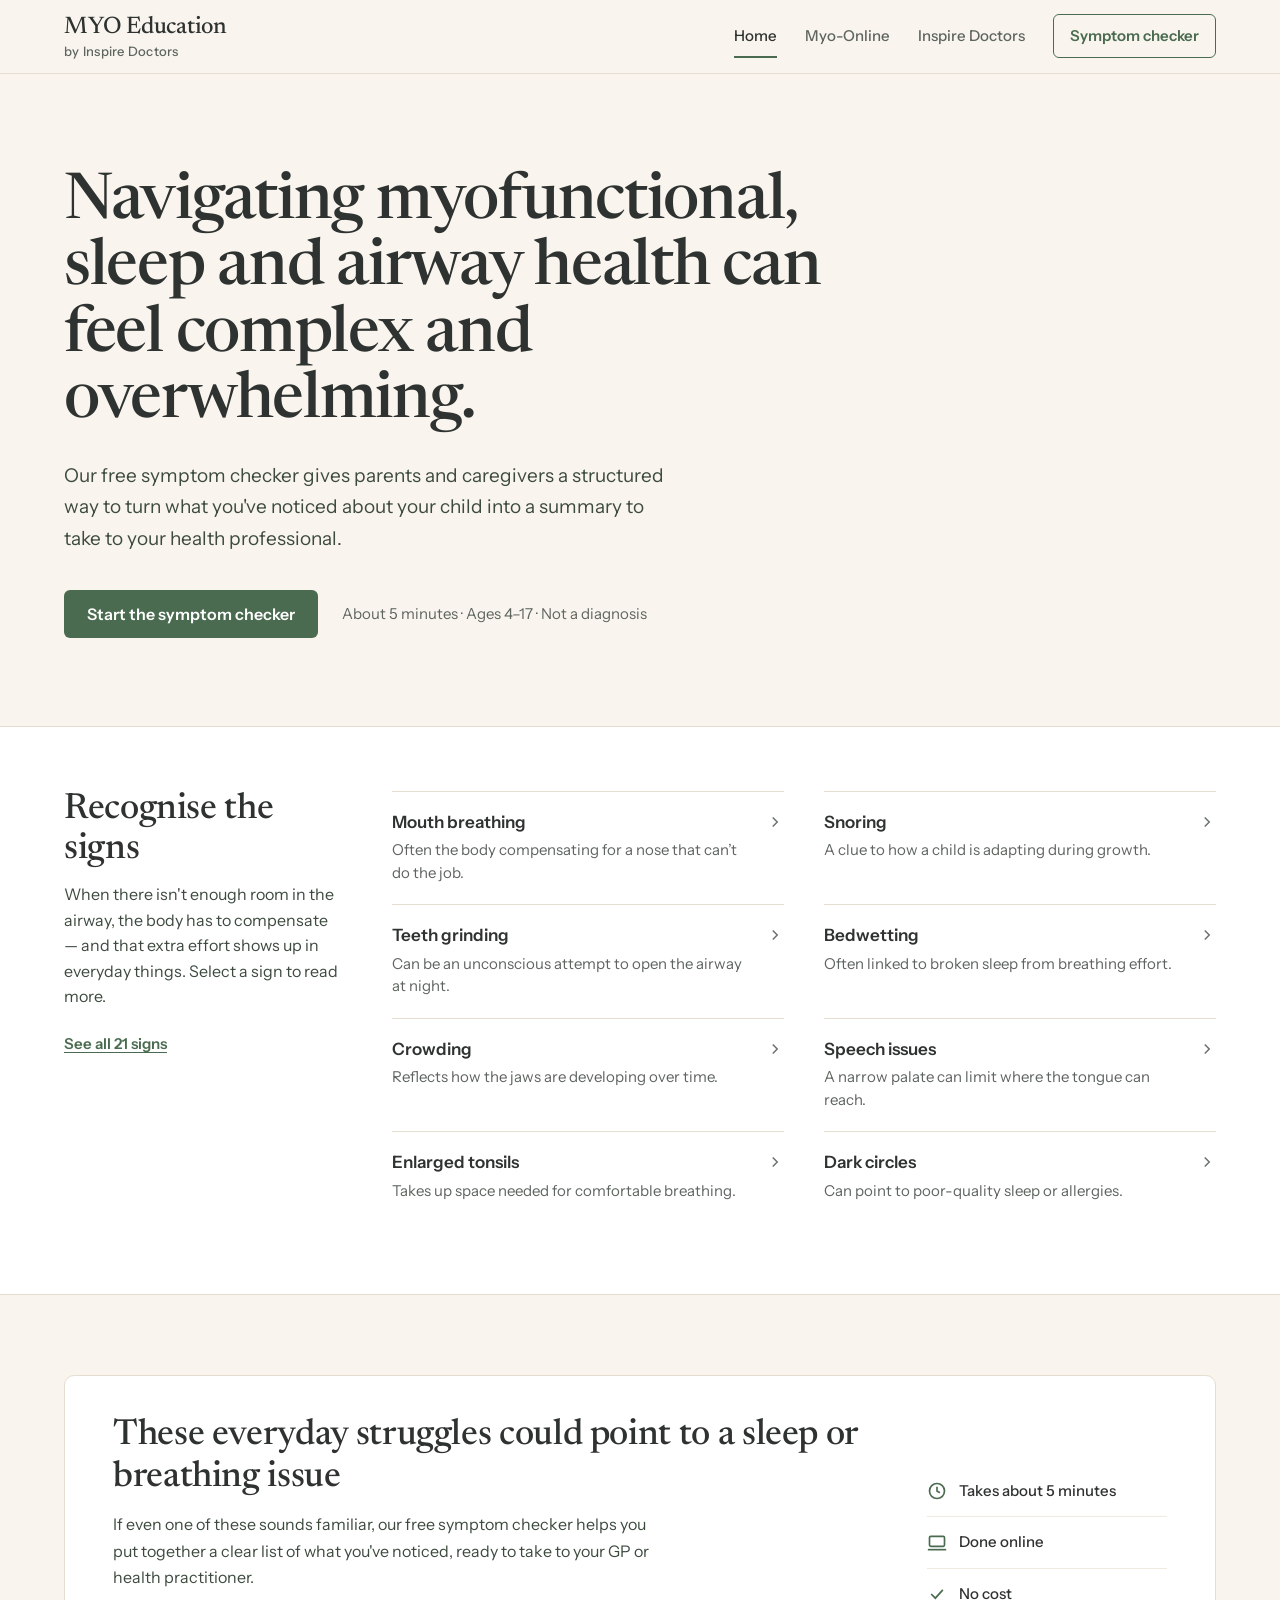
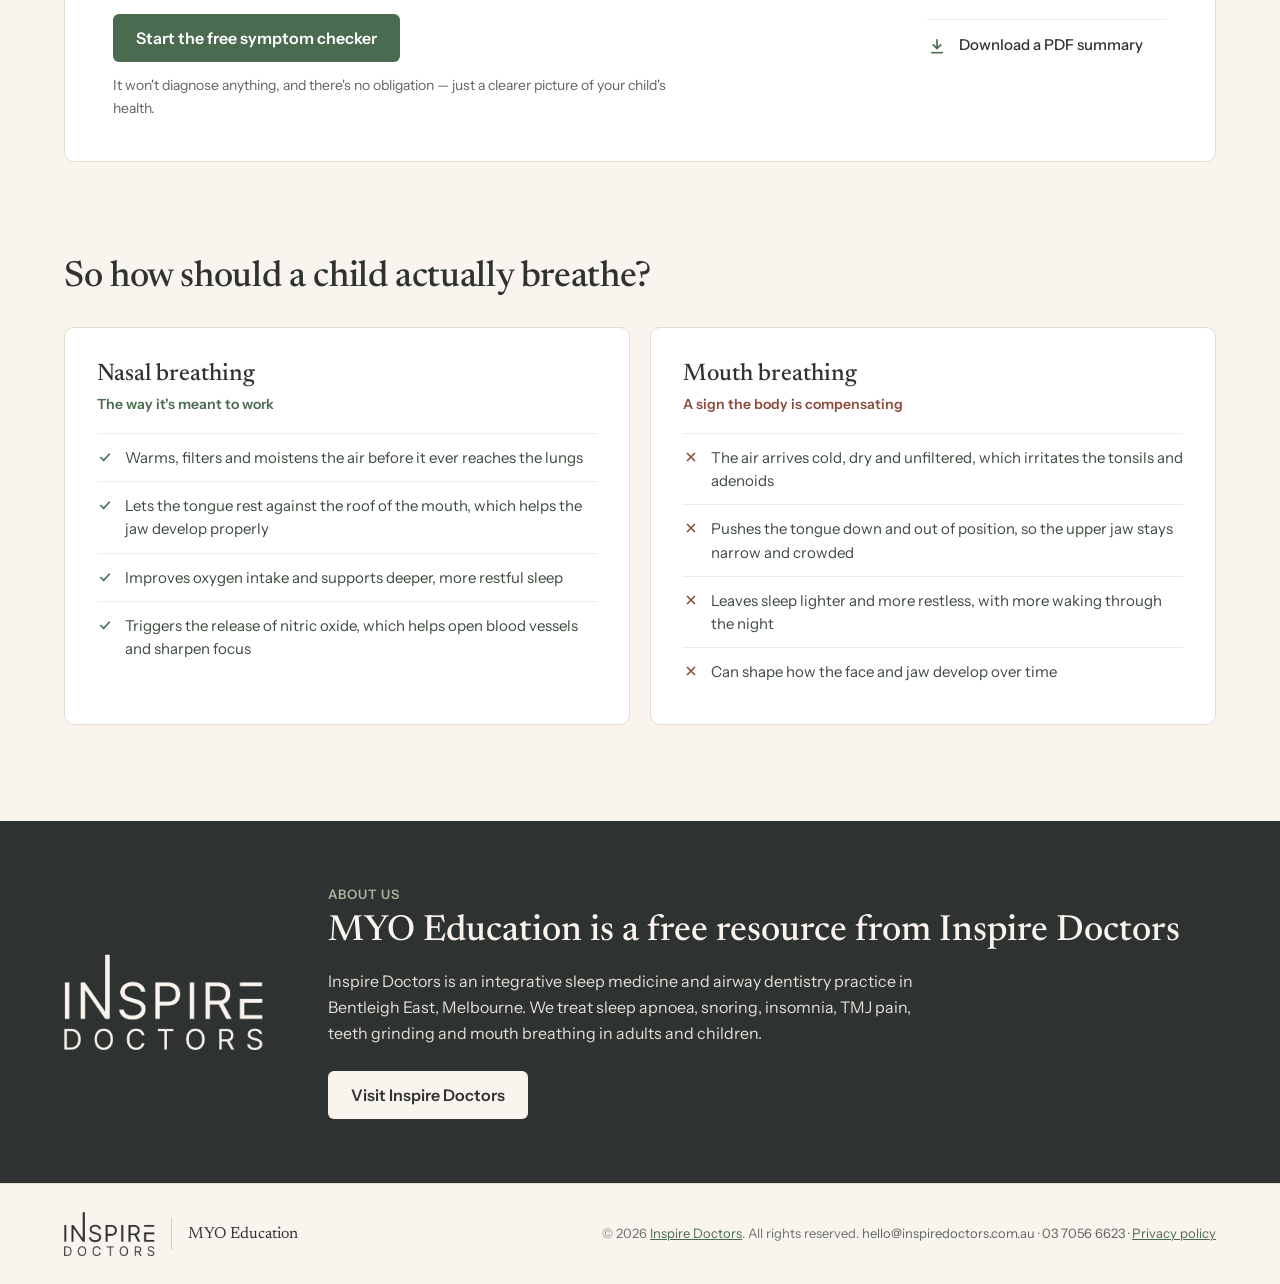
==== commit b44aed77: "Home hero: new headline and paragraph Co-Authored-By: Claude Opus 5.5 <noreply@anthropic.com> Claude" ====
--- a/index.html
+++ b/index.html
@@ -14,7 +14,6 @@
 .hero .container{padding-top:96px;padding-bottom:88px}
 .hero h1{margin:0 0 24px;font-family:var(--serif);font-weight:500;font-size:clamp(40px,6vw,64px);line-height:1.04;letter-spacing:-.02em;max-width:780px}
 .hero p{margin:0 0 36px;font-size:19px;line-height:1.65;color:var(--body);max-width:620px}
-.hero p:not(:last-of-type){margin-bottom:14px}
 .hero-actions{display:flex;flex-wrap:wrap;align-items:center;gap:12px 24px}
 .hero-meta{font-size:15px;color:var(--muted)}
 @media (max-width:640px){ .hero .container{padding-top:56px;padding-bottom:56px} .hero p{font-size:17px} }
@@ -117,8 +116,7 @@
 <main>
   <section class="hero">
     <div class="container">
-      <h1>When something feels off, start with what you've noticed.</h1>
-      <p>Navigating myofunctional, sleep and airway health can feel complex and overwhelming.</p>
+      <h1>Navigating myofunctional, sleep and airway health can feel complex and overwhelming.</h1>
       <p>Our free symptom checker gives parents and caregivers a structured way to turn what you've noticed about your child into a summary to take to your health professional.</p>
       <div class="hero-actions">
         <a class="btn btn-primary" href="/screening">Start the symptom checker</a>
